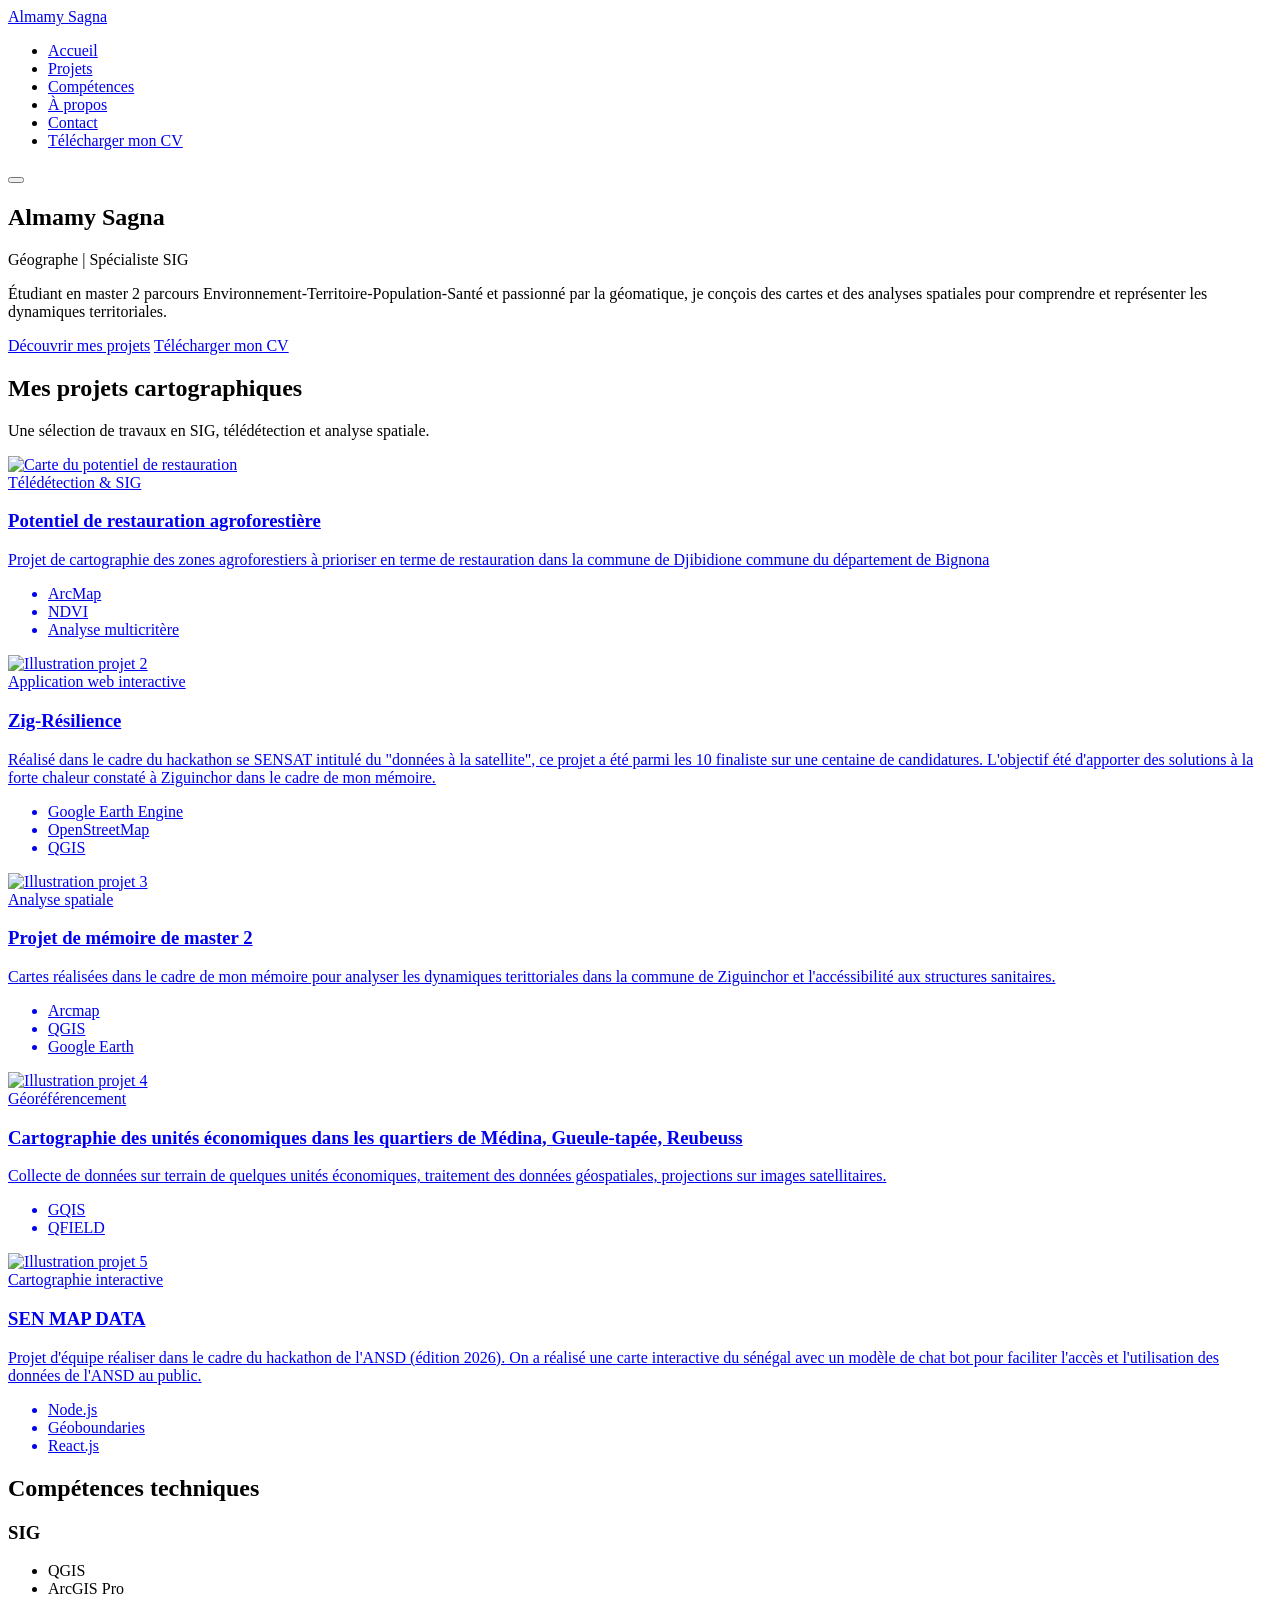
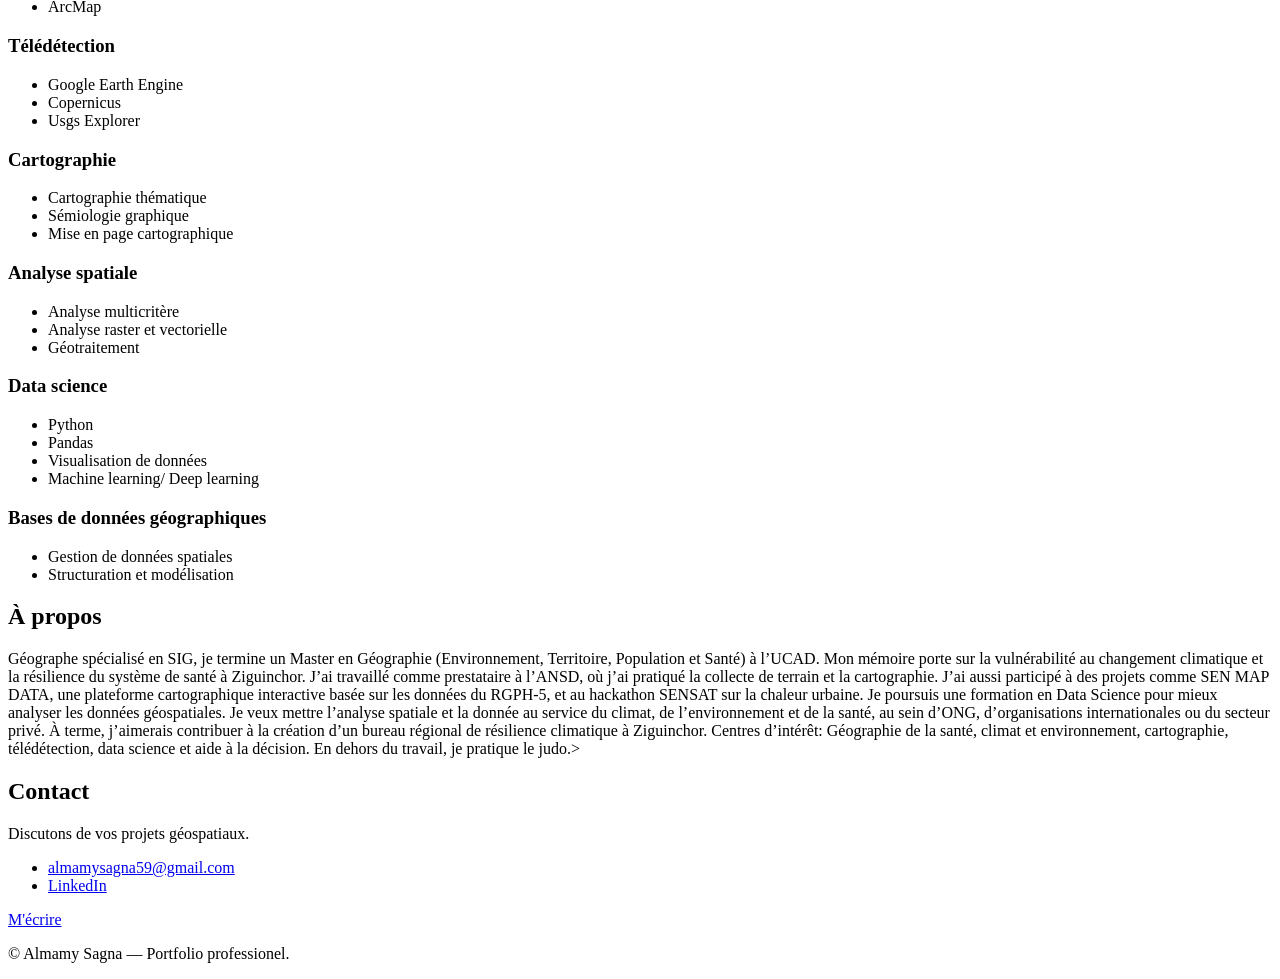
==== index.html @ f0cfa53c "Update project information for SEN MAP DATA Updated project details for SEN MAP DATA including categ" ====
<!DOCTYPE html>
<html lang="fr">
<head>
  <meta charset="UTF-8">
  <meta name="viewport" content="width=device-width, initial-scale=1.0">
  <title>Almamy Sagna — Géographe spécialisé en SIG</title>
  <link rel="preconnect" href="https://fonts.googleapis.com">
  <link rel="preconnect" href="https://fonts.gstatic.com" crossorigin>
  <link href="https://fonts.googleapis.com/css2?family=Bricolage+Grotesque:opsz,wght@12..96,600;12..96,800&family=Figtree:wght@400;500;600&display=swap" rel="stylesheet">
  <link rel="stylesheet" href="style.css">
</head>
<body>

  <!-- ===================== BARRE DE NAVIGATION ===================== -->
  <header class="navbar">
    <div class="conteneur nav-flex">
      <a href="#accueil" class="logo">Almamy Sagna</a>
      <nav>
        <ul class="nav-liens">
          <li><a href="#accueil">Accueil</a></li>
          <li><a href="#projets">Projets</a></li>
          <li><a href="#competences">Compétences</a></li>
          <li><a href="#apropos">À propos</a></li>
          <li><a href="#contact">Contact</a></li>
          <li><a href="CV_MonNom.pdf" class="btn-cv" target="_blank" rel="noopener">Télécharger mon CV</a></li>
        </ul>
      </nav>
      <button class="burger" aria-label="Menu">
        <span></span><span></span><span></span>
      </button>
    </div>
  </header>

  <!-- ===================== SECTION HERO ===================== -->
  <section id="accueil" class="hero">
    <div class="conteneur hero-grid">
      <div class="hero-texte">
        <h1>Almamy Sagna</h1>
        <p class="sous-titre">Géographe <span>|</span> Spécialiste SIG <span>
        <p class="description-hero">
          Étudiant en master 2 parcours Environnement-Territoire-Population-Santé et passionné par la géomatique, je conçois des cartes et des analyses spatiales pour comprendre et représenter les dynamiques territoriales.
        </p>
        <div class="hero-boutons">
          <a href="#projets" class="btn btn-primaire">Découvrir mes projets</a>
          <a href="CV_MonNom.pdf" class="btn btn-secondaire" target="_blank" rel="noopener">Télécharger mon CV</a>
        </div>
      </div>
      <div class="hero-visuel">
        <!-- Image décorative de carte ou de globe -->
        <img src="images/hero-carte.jpg" alt="Illustration cartographique" onerror="this.style.display='none'">
      </div>
    </div>
  </section>

  <!-- ===================== SECTION PROJETS ===================== -->
  <section id="projets" class="projets">
    <div class="conteneur">
      <h2 class="titre-section">Mes projets cartographiques</h2>
      <p class="intro-section">Une sélection de travaux en SIG, télédétection et analyse spatiale.</p>

      <div class="grille-projets">

        <!-- ========== PROJET 1 ========== -->
        <article class="carte-projet">
          <a href="projet-djibidione.html" class="lien-projet">
            <div class="image-projet">
              <img src="images/projet1.png" alt="Carte du potentiel de restauration" loading="lazy">
              <!-- L'image ci-dessus doit être remplacée par ta carte de Djibidione -->
            </div>
            <div class="contenu-projet">
              <span class="categorie">Télédétection & SIG</span>
              <h3>Potentiel de restauration agroforestière</h3>
              <p>Projet de cartographie des zones agroforestiers à prioriser en terme de restauration dans la commune de Djibidione commune du département de Bignona</p>
              <ul class="tags">
                <li>ArcMap</li>
                <li>NDVI</li>
                <li>Analyse multicritère</li>
              </ul>
            </div>
          </a>
        </article>

        <!-- ========== PROJET 2 ========== -->
        <article class="carte-projet">
          <a href="projet2.html" class="lien-projet">
            <div class="image-projet">
              <img src="images/projet2.png" alt="Illustration projet 2" loading="lazy">
            </div>
            <div class="contenu-projet">
              <span class="categorie">Application web interactive</span>
              <h3>Zig-Résilience</h3>
              <p>Réalisé dans le cadre du hackathon se SENSAT intitulé du "données à la satellite", ce projet a été parmi les 10 finaliste sur une centaine de candidatures. L'objectif été d'apporter des solutions à la forte chaleur constaté à Ziguinchor dans le cadre de mon mémoire.</p>
              <ul class="tags">
                <li>Google Earth Engine</li>
                <li>OpenStreetMap</li>
                <li>QGIS</li>
              </ul>
            </div>
          </a>
        </article>

        <!-- ========== PROJET 3 ========== -->
        <article class="carte-projet">
          <a href="projet3.html" class="lien-projet">
            <div class="image-projet">
              <img src="images/projet3.png" alt="Illustration projet 3" loading="lazy">
            </div>
            <div class="contenu-projet">
              <span class="categorie">Analyse spatiale</span>
              <h3>Projet de mémoire de master 2</h3>
              <p>Cartes réalisées dans le cadre de mon mémoire pour analyser les dynamiques terittoriales dans la commune de Ziguinchor et l'accéssibilité aux structures sanitaires.</p>
              <ul class="tags">
                <li>Arcmap</li>
                <li>QGIS</li>
                <li>Google Earth</li>
              </ul>
            </div>
          </a>
        </article>

        <!-- ========== PROJET 4 ========== -->
        <article class="carte-projet">
          <a href="projet4.html" class="lien-projet">
            <div class="image-projet">
              <img src="images/projet4.png" alt="Illustration projet 4" loading="lazy">
            </div>
            <div class="contenu-projet">
              <span class="categorie">Géoréférencement</span>
              <h3>Cartographie des unités économiques dans les quartiers de Médina, Gueule-tapée, Reubeuss</h3>
              <p>Collecte de données sur terrain de quelques unités économiques, traitement des données géospatiales, projections sur images satellitaires.</p>
              <ul class="tags">
                <li>GQIS</li>
                <li>QFIELD</li>
              </ul>
            </div>
          </a>
        </article>

        <!-- ========== PROJET 5 ========== -->
        <article class="carte-projet">
          <a href="projet5.html" class="lien-projet">
            <div class="image-projet">
              <img src="images/projet5.png" alt="Illustration projet 5" loading="lazy">
            </div>
            <div class="contenu-projet">
              <span class="categorie">Cartographie interactive</span>
              <h3>SEN MAP DATA</h3>
              <p>Projet d'équipe réaliser dans le cadre du hackathon de l'ANSD (édition 2026). On a réalisé une carte interactive du sénégal avec un modèle de chat bot pour faciliter l'accès et l'utilisation des données de l'ANSD au public.</p>
              <ul class="tags">
                <li>Node.js</li>
                <li>Géoboundaries</li>
                <li>React.js</li>
              </ul>
            </div>
          </a>
        </article>

      </div>
    </div>
  </section>

  <!-- ===================== SECTION COMPÉTENCES ===================== -->
  <section id="competences" class="competences">
    <div class="conteneur">
      <h2 class="titre-section">Compétences techniques</h2>
      <div class="grille-competences">

        <div class="bloc-competence">
          <h3>SIG</h3>
          <ul>
            <li>QGIS</li>
            <li>ArcGIS Pro</li>
            <li>ArcMap</li>
          </ul>
        </div>

        <div class="bloc-competence">
          <h3>Télédétection</h3>
          <ul>
            <li>Google Earth Engine</li>
            <li>Copernicus</li>
            <li>Usgs Explorer</li>
          </ul>
        </div>

        <div class="bloc-competence">
          <h3>Cartographie</h3>
          <ul>
            <li>Cartographie thématique</li>
            <li>Sémiologie graphique</li>
            <li>Mise en page cartographique</li>
          </ul>
        </div>

        <div class="bloc-competence">
          <h3>Analyse spatiale</h3>
          <ul>
            <li>Analyse multicritère</li>
            <li>Analyse raster et vectorielle</li>
            <li>Géotraitement</li>
          </ul>
        </div>

        <div class="bloc-competence">
          <h3>Data science</h3>
          <ul>
            <li>Python</li>
            <li>Pandas</li>
            <li>Visualisation de données</li>
            <li>Machine learning/ Deep learning</li>
          </ul>
        </div>

        <div class="bloc-competence">
          <h3>Bases de données géographiques</h3>
          <ul>
            <li>Gestion de données spatiales</li>
            <li>Structuration et modélisation</li>
          </ul>
        </div>

      </div>
    </div>
  </section>

  <!-- ===================== SECTION À PROPOS ===================== -->
  <section id="apropos" class="apropos">
    <div class="conteneur">
      <h2 class="titre-section">À propos</h2>
      <p>Géographe spécialisé en SIG, je termine un Master en Géographie (Environnement, Territoire, Population et Santé) à l’UCAD. Mon mémoire porte sur la vulnérabilité au changement climatique et la résilience du système de santé à Ziguinchor.
         J’ai travaillé comme prestataire à l’ANSD, où j’ai pratiqué la collecte de terrain et la cartographie. J’ai aussi participé à des projets comme SEN MAP DATA, une plateforme cartographique interactive basée sur les données du RGPH-5, et au hackathon SENSAT sur la chaleur urbaine. Je poursuis une formation en Data Science pour mieux analyser les données géospatiales.
         Je veux mettre l’analyse spatiale et la donnée au service du climat, de l’environnement et de la santé, au sein d’ONG, d’organisations internationales ou du secteur privé. À terme, j’aimerais contribuer à la création d’un bureau régional de résilience climatique à Ziguinchor.
         Centres d’intérêt: Géographie de la santé, climat et environnement, cartographie, télédétection, data science et aide à la décision. En dehors du travail, je pratique le judo.></p>
    </div>
  </section>

  <!-- ===================== SECTION CONTACT ===================== -->
  <section id="contact" class="contact">
    <div class="conteneur">
      <h2 class="titre-section">Contact</h2>
      <p class="intro-section">Discutons de vos projets géospatiaux.</p>
      <ul class="liens-contact">
        <li><a href="mailto:[TON EMAIL]">almamysagna59@gmail.com</a></li>
        <li><a href="www.linkedin.com/in/almamy-sagna-box" target="_blank" rel="noopener">LinkedIn</a></li>
      </ul>
      <a href="mailto:[TON EMAIL]" class="btn btn-primaire">M'écrire</a>
    </div>
  </section>

  <!-- ===================== PIED DE PAGE ===================== -->
  <footer>
    <div class="conteneur">
      <p>© <span id="annee"></span> Almamy Sagna — Portfolio professionel.</p>
    </div>
  </footer>

  <script src="script.js"></script>
</body>
</html>
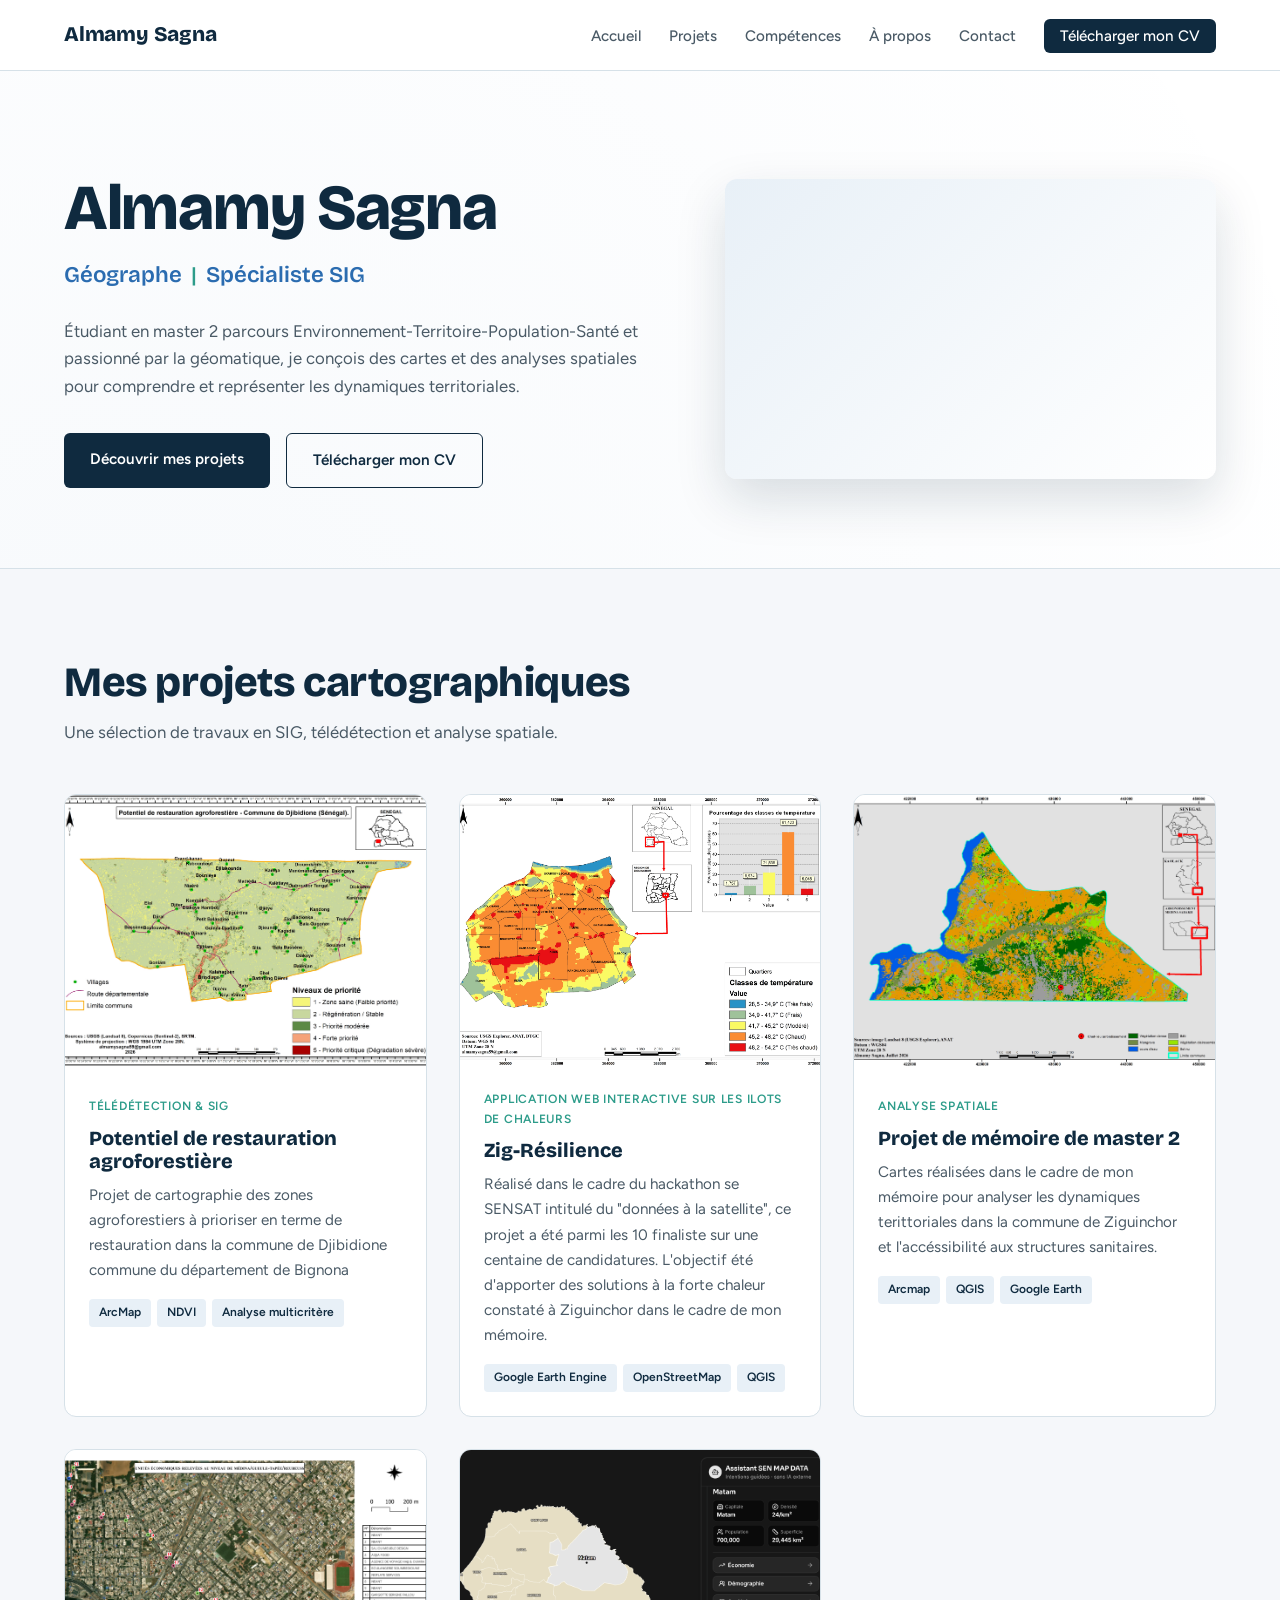
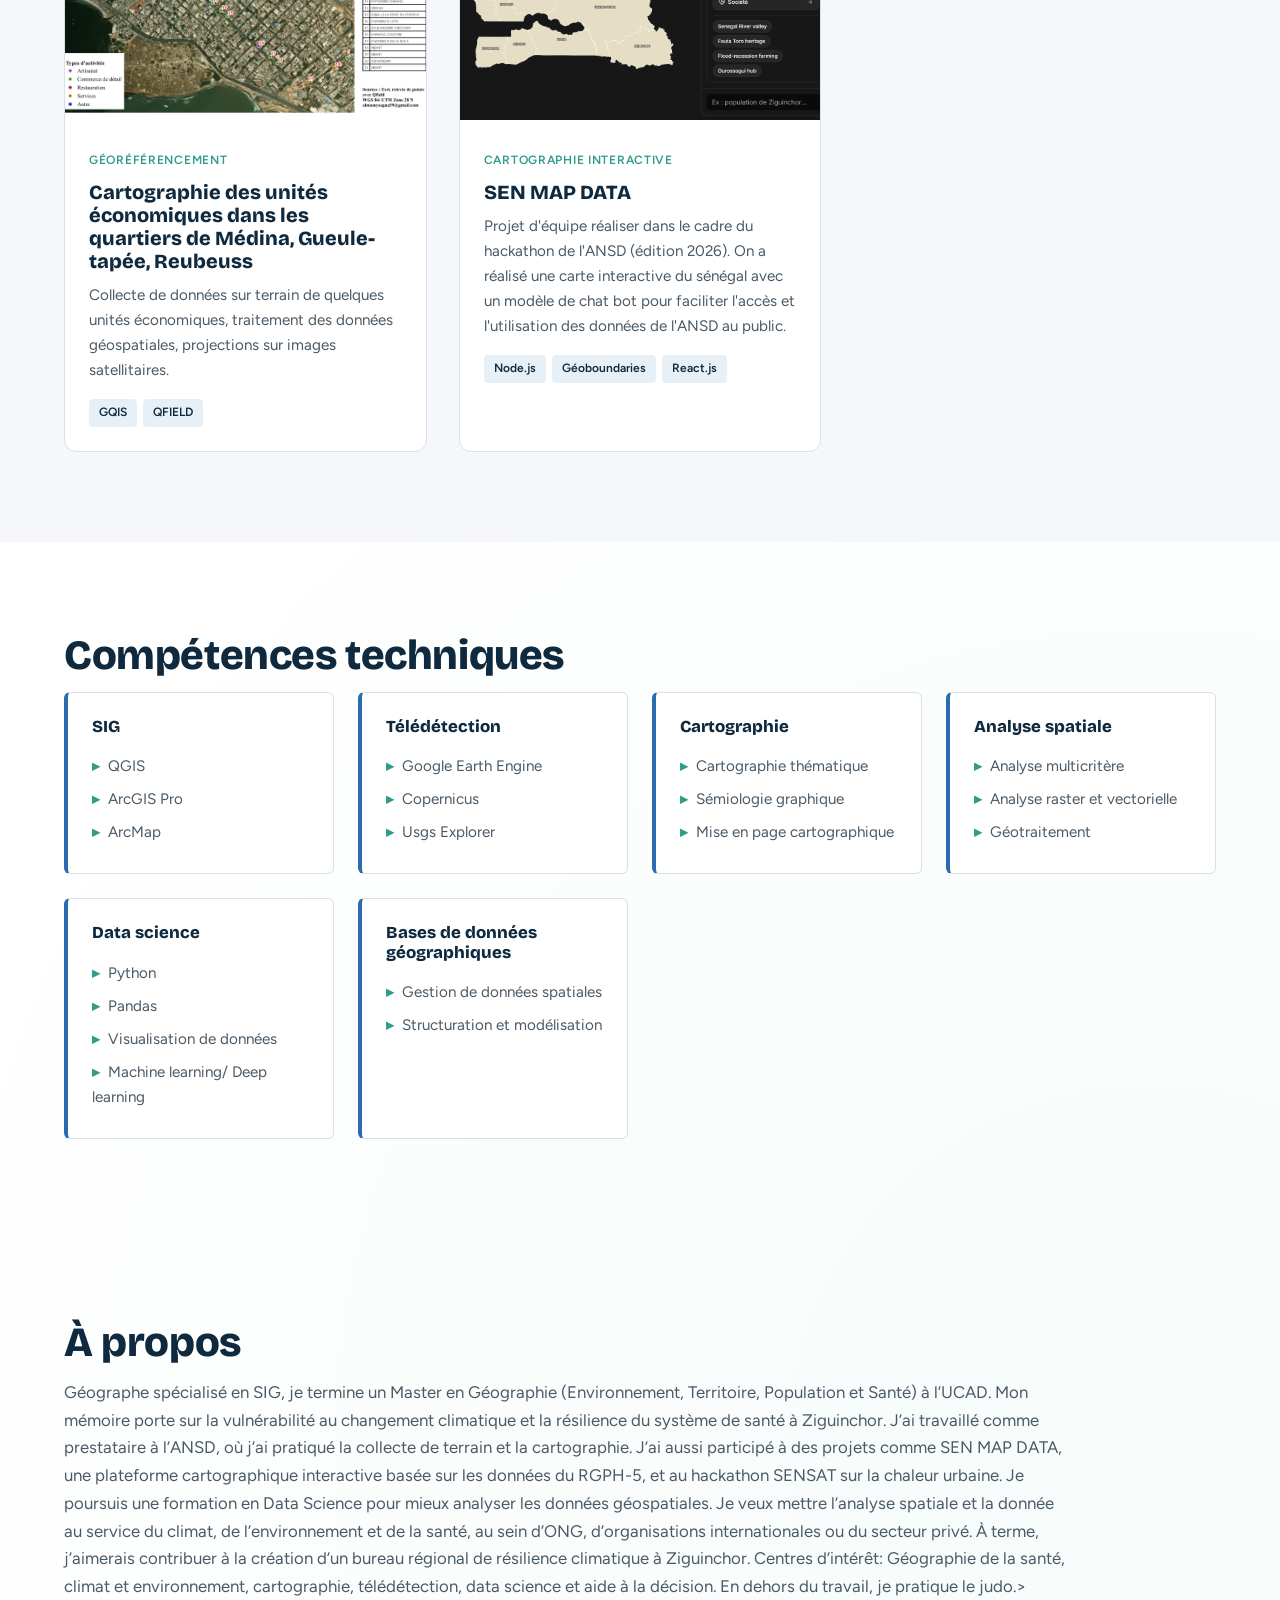
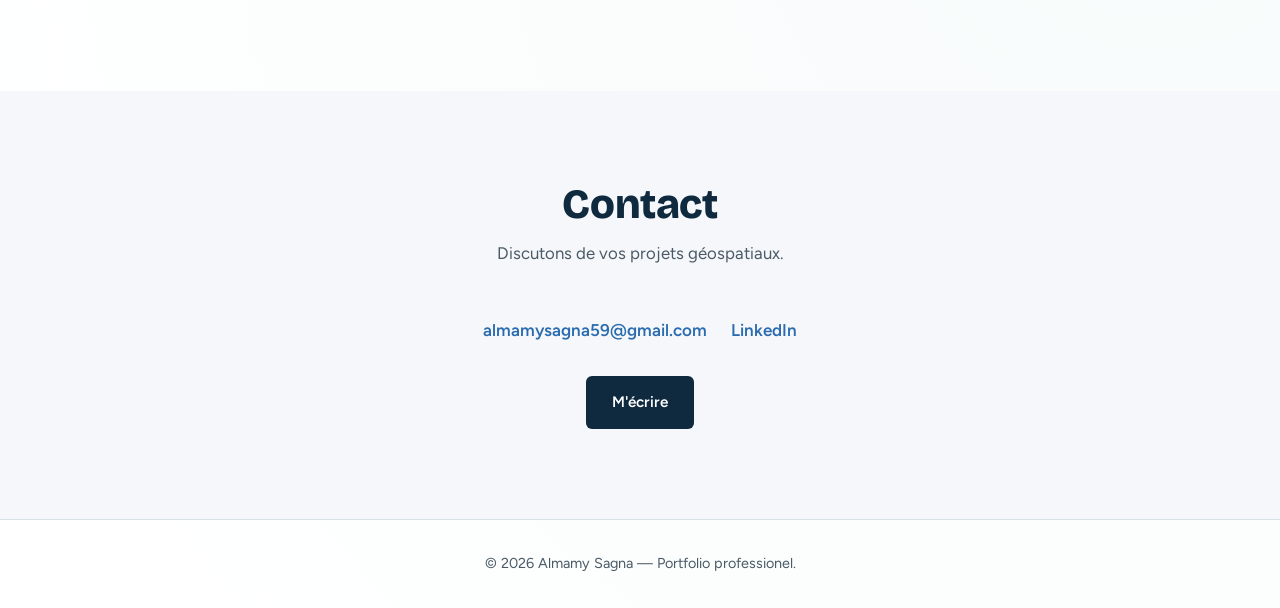
==== commit 88372151: "Replace project images and update descriptions Updated project images and descriptions for better cl" ====
--- a/index.html
+++ b/index.html
@@ -64,7 +64,7 @@
         <article class="carte-projet">
           <a href="projet-djibidione.html" class="lien-projet">
             <div class="image-projet">
-              <img src="images/projet1.png" alt="Carte du potentiel de restauration" loading="lazy">
+              <img src="restauration_bignona.jpg" alt="Carte du potentiel de restauration" loading="lazy">
               <!-- L'image ci-dessus doit être remplacée par ta carte de Djibidione -->
             </div>
             <div class="contenu-projet">
@@ -84,10 +84,10 @@
         <article class="carte-projet">
           <a href="projet2.html" class="lien-projet">
             <div class="image-projet">
-              <img src="images/projet2.png" alt="Illustration projet 2" loading="lazy">
-            </div>
-            <div class="contenu-projet">
-              <span class="categorie">Application web interactive</span>
+              <img src="ILC_ZIG.jpg" alt="Illustration projet 2" loading="lazy">
+            </div>
+            <div class="contenu-projet">
+              <span class="categorie">Application web interactive sur les ilots de chaleurs</span>
               <h3>Zig-Résilience</h3>
               <p>Réalisé dans le cadre du hackathon se SENSAT intitulé du "données à la satellite", ce projet a été parmi les 10 finaliste sur une centaine de candidatures. L'objectif été d'apporter des solutions à la forte chaleur constaté à Ziguinchor dans le cadre de mon mémoire.</p>
               <ul class="tags">
@@ -103,7 +103,7 @@
         <article class="carte-projet">
           <a href="projet3.html" class="lien-projet">
             <div class="image-projet">
-              <img src="images/projet3.png" alt="Illustration projet 3" loading="lazy">
+              <img src="OCC_SOL_MS_GIT.jpg" alt="Illustration projet 3" loading="lazy">
             </div>
             <div class="contenu-projet">
               <span class="categorie">Analyse spatiale</span>
@@ -122,7 +122,7 @@
         <article class="carte-projet">
           <a href="projet4.html" class="lien-projet">
             <div class="image-projet">
-              <img src="images/projet4.png" alt="Illustration projet 4" loading="lazy">
+              <img src="Carte_unites_economiques.png" alt="Illustration projet 4" loading="lazy">
             </div>
             <div class="contenu-projet">
               <span class="categorie">Géoréférencement</span>
@@ -140,7 +140,7 @@
         <article class="carte-projet">
           <a href="projet5.html" class="lien-projet">
             <div class="image-projet">
-              <img src="images/projet5.png" alt="Illustration projet 5" loading="lazy">
+              <img src="screen_sen_map_data.png" alt="Illustration projet 5" loading="lazy">
             </div>
             <div class="contenu-projet">
               <span class="categorie">Cartographie interactive</span>
--- a/style.css
+++ b/style.css
@@ -0,0 +1,315 @@
+:root {
+  --bleu-profond: #0F2A3F;
+  --bleu-clair: #2B6CB0;
+  --bleu-pale: #E8F0F7;
+  --vert-accent: #2D9C8A;
+  --blanc: #FFFFFF;
+  --gris-texte: #4A5A66;
+  --gris-clair: #F5F7FA;
+  --filet: #D6E1E8;
+
+  --titre: "Bricolage Grotesque", "Trebuchet MS", sans-serif;
+  --corps: "Figtree", "Segoe UI", Arial, sans-serif;
+}
+
+/* ======================================================
+   RESET & BASE
+   ====================================================== */
+* { box-sizing: border-box; margin: 0; padding: 0; }
+html { scroll-behavior: smooth; }
+
+body {
+  font-family: var(--corps);
+  color: var(--gris-texte);
+  background: var(--blanc);
+  line-height: 1.65;
+  font-size: 1.0625rem;
+
+  /* Motif topographique discret en arrière-plan */
+  background-image:
+    radial-gradient(circle at 10% 20%, rgba(43, 108, 176, 0.04) 0%, transparent 40%),
+    radial-gradient(circle at 90% 80%, rgba(45, 156, 138, 0.04) 0%, transparent 40%);
+}
+
+img { max-width: 100%; display: block; }
+a { text-decoration: none; color: inherit; }
+ul { list-style: none; }
+
+.conteneur { max-width: 1200px; margin: 0 auto; padding: 0 24px; }
+
+h1, h2, h3 { font-family: var(--titre); color: var(--bleu-profond); line-height: 1.15; }
+
+/* ======================================================
+   NAVBAR
+   ====================================================== */
+.navbar {
+  position: sticky; top: 0; z-index: 100;
+  background: rgba(255, 255, 255, 0.95);
+  backdrop-filter: blur(8px);
+  border-bottom: 1px solid var(--filet);
+}
+
+.nav-flex {
+  display: flex; align-items: center; justify-content: space-between;
+  height: 70px;
+}
+
+.logo {
+  font-family: var(--titre); font-weight: 800; font-size: 1.3rem;
+  color: var(--bleu-profond); letter-spacing: -0.01em;
+}
+
+.nav-liens {
+  display: flex; align-items: center; gap: 28px;
+}
+
+.nav-liens a {
+  font-weight: 500; font-size: 0.95rem;
+  color: var(--gris-texte);
+  transition: color 0.2s;
+}
+
+.nav-liens a:hover { color: var(--bleu-clair); }
+
+.btn-cv {
+  background: var(--bleu-profond); color: var(--blanc) !important;
+  padding: 8px 16px; border-radius: 6px; font-size: 0.9rem;
+  transition: background 0.2s;
+}
+.btn-cv:hover { background: var(--bleu-clair) !important; }
+
+.burger {
+  display: none; flex-direction: column; gap: 4px;
+  background: none; border: none; cursor: pointer;
+}
+.burger span {
+  width: 24px; height: 2px; background: var(--bleu-profond);
+  transition: 0.3s;
+}
+
+/* ======================================================
+   HERO
+   ====================================================== */
+.hero {
+  padding: 100px 0 80px;
+  border-bottom: 1px solid var(--filet);
+}
+
+.hero-grid {
+  display: grid; grid-template-columns: 1.1fr 0.9fr;
+  gap: 60px; align-items: center;
+}
+
+.hero-texte h1 {
+  font-size: clamp(2.5rem, 6vw, 4rem);
+  font-weight: 800; letter-spacing: -0.02em;
+  margin-bottom: 12px;
+}
+
+.sous-titre {
+  font-family: var(--titre); font-weight: 600;
+  font-size: clamp(1.1rem, 2.2vw, 1.4rem);
+  color: var(--bleu-clair);
+  margin-bottom: 24px;
+}
+.sous-titre span { color: var(--vert-accent); margin: 0 4px; }
+
+.description-hero {
+  max-width: 46em; margin-bottom: 32px;
+  font-size: 1.05rem; color: var(--gris-texte);
+}
+
+.hero-boutons { display: flex; gap: 16px; flex-wrap: wrap; }
+
+.btn {
+  display: inline-block; padding: 14px 26px;
+  border-radius: 6px; font-weight: 600; font-size: 0.95rem;
+  transition: all 0.25s ease;
+}
+.btn-primaire { background: var(--bleu-profond); color: var(--blanc); }
+.btn-primaire:hover { background: var(--bleu-clair); transform: translateY(-2px); }
+
+.btn-secondaire {
+  background: transparent; color: var(--bleu-profond);
+  border: 1.5px solid var(--bleu-profond);
+}
+.btn-secondaire:hover { background: var(--bleu-pale); }
+
+.hero-visuel {
+  border-radius: 12px; overflow: hidden;
+  box-shadow: 0 20px 50px rgba(15, 42, 63, 0.15);
+  /* Placeholder visuel si l'image manque : quadrillage topographique */
+  background:
+    linear-gradient(135deg, var(--bleu-pale) 0%, var(--blanc) 100%),
+    repeating-linear-gradient(45deg, transparent, transparent 10px, rgba(43,108,176,0.05) 10px, rgba(43,108,176,0.05) 11px);
+  min-height: 300px;
+}
+
+/* ======================================================
+   SECTIONS GÉNÉRIQUES
+   ====================================================== */
+section { padding: 90px 0; }
+.titre-section {
+  font-size: clamp(1.8rem, 4vw, 2.6rem);
+  font-weight: 800; letter-spacing: -0.01em;
+  margin-bottom: 12px;
+}
+.intro-section {
+  color: var(--gris-texte); margin-bottom: 48px;
+  font-size: 1.05rem;
+}
+
+/* ======================================================
+   PROJETS
+   ====================================================== */
+.projets { background: var(--gris-clair); }
+
+.grille-projets {
+  display: grid;
+  grid-template-columns: repeat(auto-fit, minmax(340px, 1fr));
+  gap: 32px;
+}
+
+.carte-projet {
+  background: var(--blanc);
+  border-radius: 12px;
+  overflow: hidden;
+  border: 1px solid var(--filet);
+  transition: transform 0.3s ease, box-shadow 0.3s ease;
+}
+
+.carte-projet:hover {
+  transform: translateY(-6px);
+  box-shadow: 0 20px 40px rgba(15, 42, 63, 0.12);
+}
+
+.lien-projet { display: block; }
+
+.image-projet {
+  aspect-ratio: 4 / 3;
+  overflow: hidden;
+  background: var(--bleu-pale);
+}
+.image-projet img {
+  width: 100%; height: 100%; object-fit: cover;
+  transition: transform 0.5s ease;
+}
+.carte-projet:hover .image-projet img { transform: scale(1.04); }
+
+.contenu-projet { padding: 24px; }
+
+.categorie {
+  display: inline-block; font-size: 0.75rem;
+  font-weight: 600; text-transform: uppercase;
+  letter-spacing: 0.06em;
+  color: var(--vert-accent);
+  margin-bottom: 10px;
+}
+
+.contenu-projet h3 {
+  font-size: 1.25rem; font-weight: 800;
+  margin-bottom: 10px;
+}
+.contenu-projet p {
+  font-size: 0.95rem; margin-bottom: 16px;
+  color: var(--gris-texte);
+}
+
+.tags {
+  display: flex; flex-wrap: wrap; gap: 6px;
+}
+.tags li {
+  background: var(--bleu-pale); color: var(--bleu-profond);
+  font-size: 0.75rem; font-weight: 600;
+  padding: 4px 10px; border-radius: 4px;
+}
+
+/* ======================================================
+   COMPÉTENCES
+   ====================================================== */
+.grille-competences {
+  display: grid;
+  grid-template-columns: repeat(auto-fit, minmax(240px, 1fr));
+  gap: 24px;
+}
+
+.bloc-competence {
+  background: var(--blanc);
+  border: 1px solid var(--filet);
+  border-left: 4px solid var(--bleu-clair);
+  padding: 24px;
+  border-radius: 6px;
+  transition: border-color 0.2s;
+}
+.bloc-competence:hover { border-left-color: var(--vert-accent); }
+
+.bloc-competence h3 {
+  font-size: 1.05rem; margin-bottom: 14px;
+  font-weight: 800;
+}
+.bloc-competence ul li {
+  font-size: 0.95rem; padding: 4px 0;
+  color: var(--gris-texte);
+}
+.bloc-competence ul li::before {
+  content: "▸"; color: var(--vert-accent);
+  margin-right: 8px; font-weight: bold;
+}
+
+/* ======================================================
+   À PROPOS
+   ====================================================== */
+.apropos p { max-width: 60em; font-size: 1.05rem; }
+
+/* ======================================================
+   CONTACT
+   ====================================================== */
+.contact { text-align: center; background: var(--gris-clair); }
+.liens-contact {
+  display: flex; justify-content: center; flex-wrap: wrap;
+  gap: 24px; margin: 32px 0;
+}
+.liens-contact a {
+  font-weight: 600; color: var(--bleu-clair);
+  border-bottom: 1px solid transparent;
+  transition: border-color 0.2s;
+}
+.liens-contact a:hover { border-color: var(--bleu-clair); }
+
+/* ======================================================
+   FOOTER
+   ====================================================== */
+footer {
+  padding: 32px 0; text-align: center;
+  font-size: 0.9rem; color: var(--gris-texte);
+  border-top: 1px solid var(--filet);
+}
+
+/* ======================================================
+   RESPONSIVE
+   ====================================================== */
+@media (max-width: 900px) {
+  .hero-grid { grid-template-columns: 1fr; gap: 40px; }
+
+  .burger { display: flex; }
+
+  .nav-liens {
+    position: fixed; top: 70px; left: 0; right: 0;
+    flex-direction: column; gap: 0;
+    background: var(--blanc);
+    border-bottom: 1px solid var(--filet);
+    transform: translateY(-120%);
+    transition: transform 0.3s ease;
+    padding: 24px;
+  }
+  .nav-liens.ouvert { transform: translateY(0); }
+  .nav-liens li { width: 100%; padding: 12px 0; border-bottom: 1px solid var(--filet); }
+  .nav-liens li:last-child { border: none; }
+  .btn-cv { display: inline-block; margin-top: 12px; }
+}
+
+@media (max-width: 600px) {
+  section { padding: 60px 0; }
+  .hero { padding: 60px 0 50px; }
+  .grille-projets { grid-template-columns: 1fr; }
+}
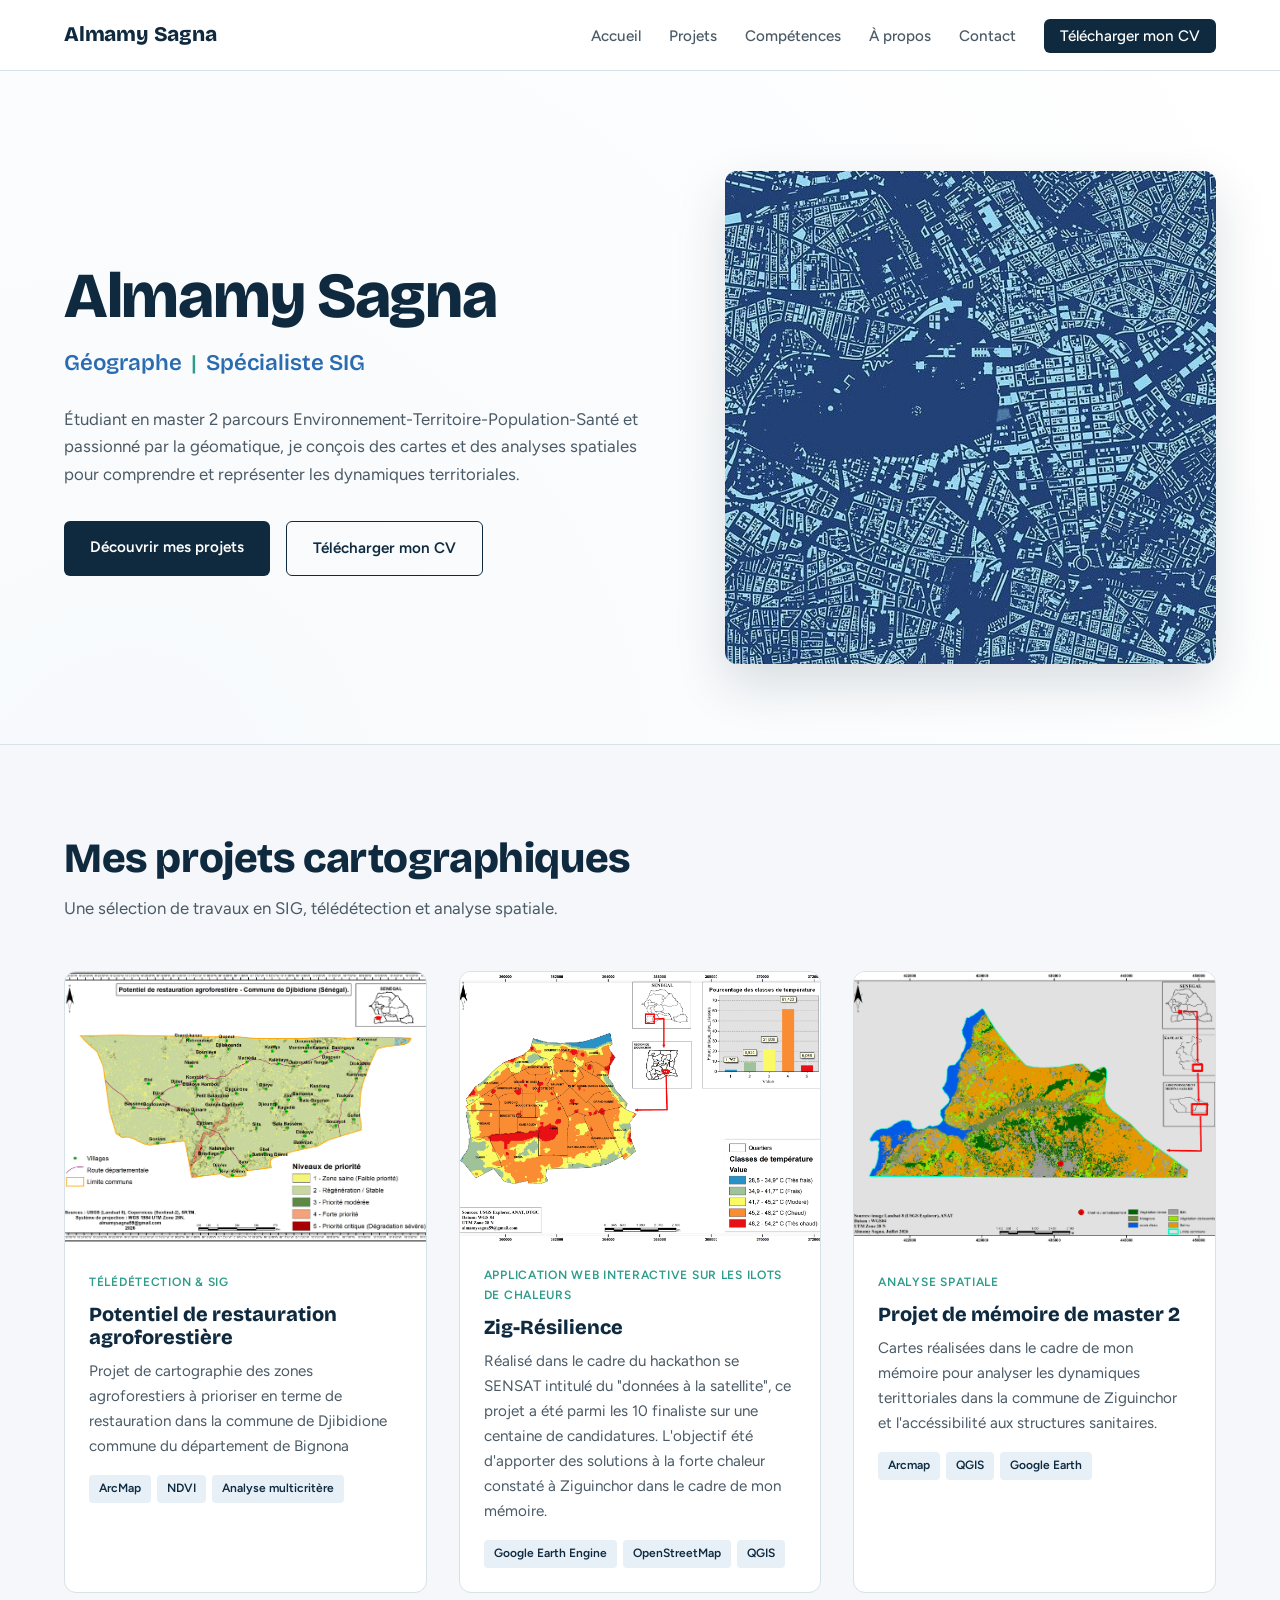
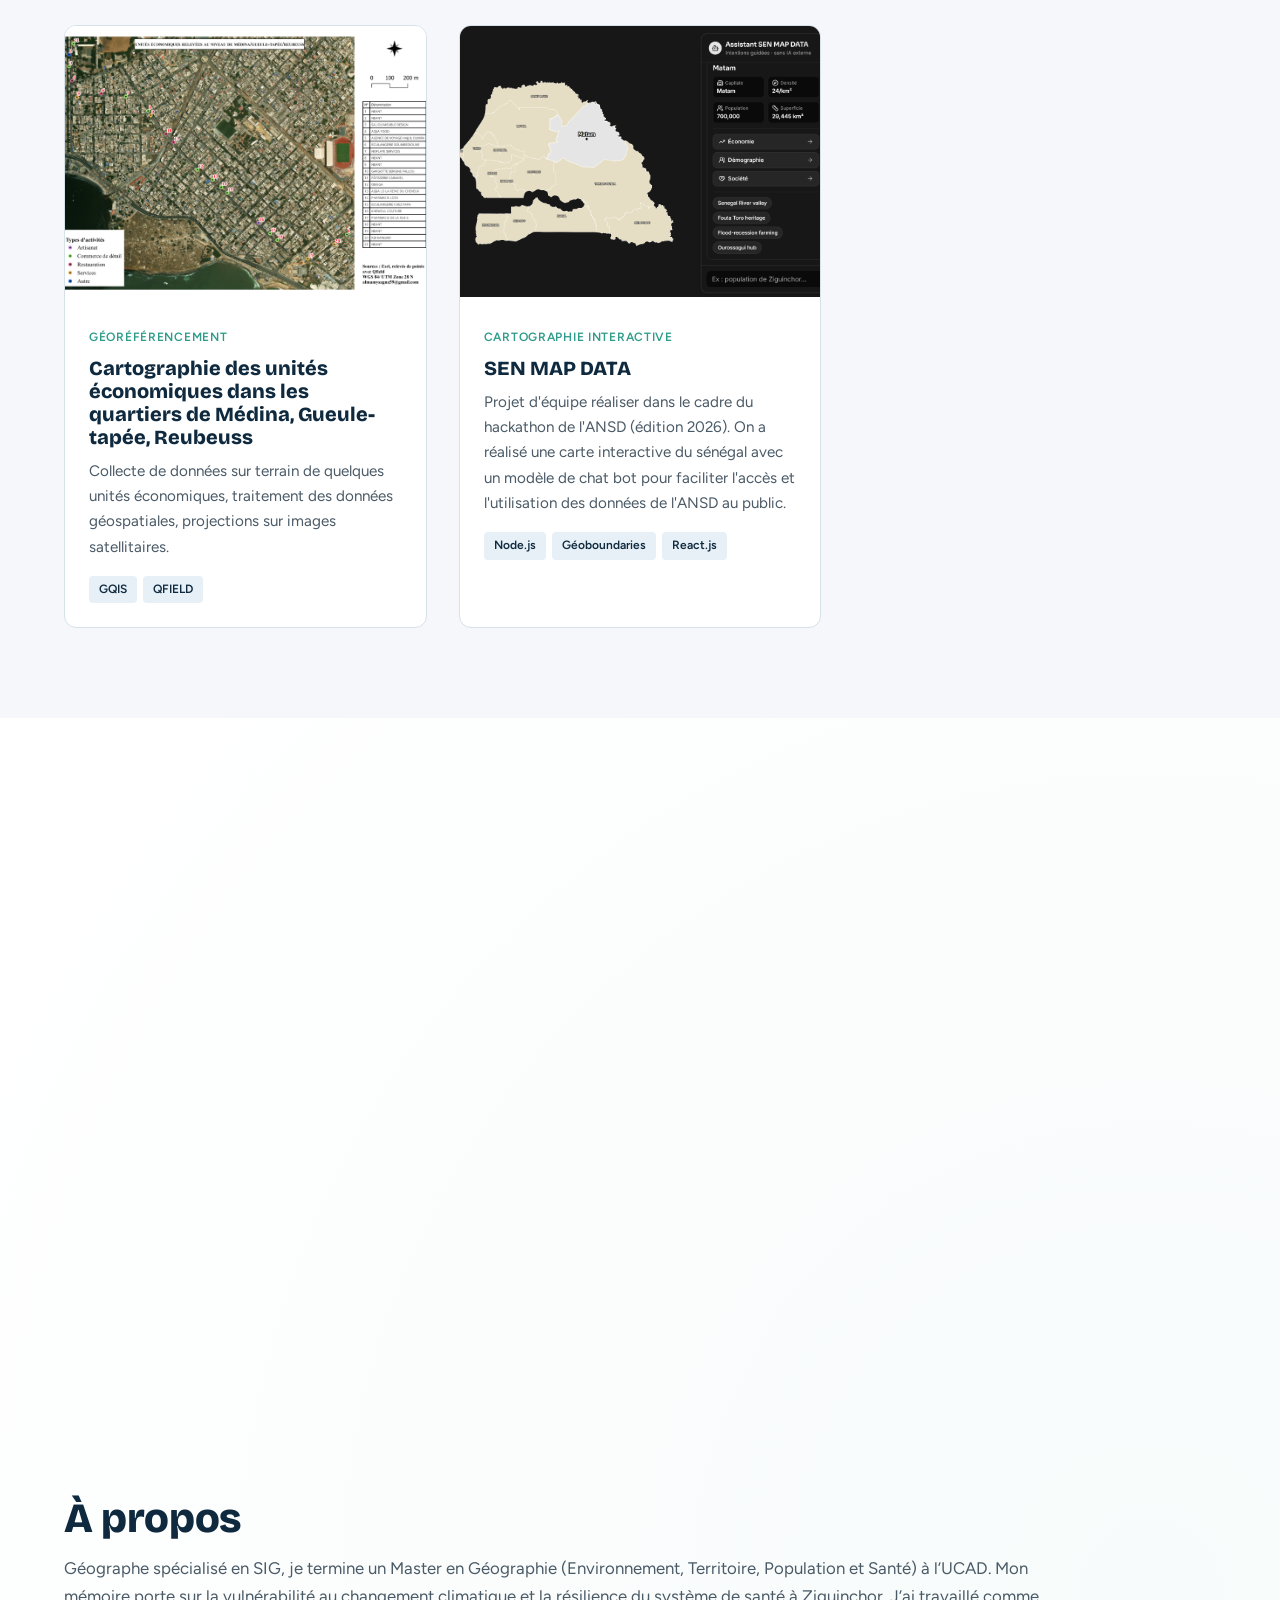
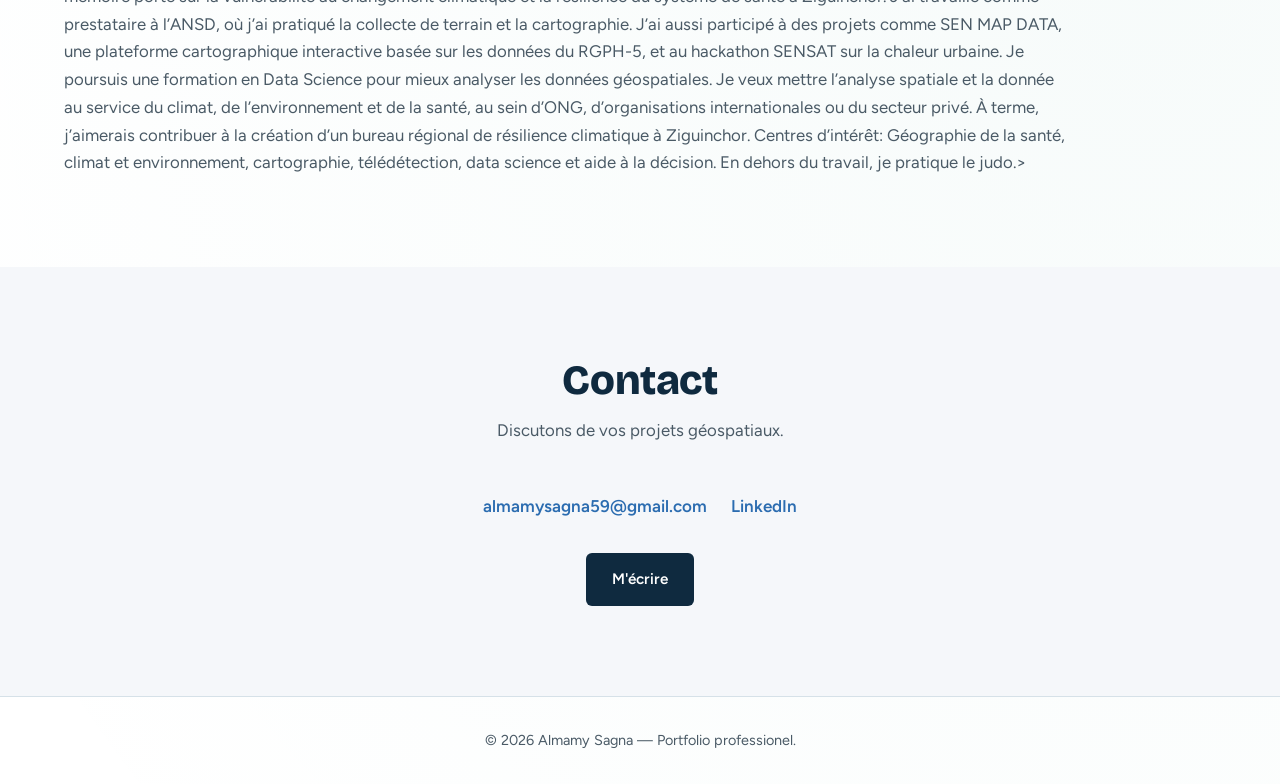
==== commit 211c0b25: "Update hero image source in index.html" ====
--- a/index.html
+++ b/index.html
@@ -47,7 +47,7 @@
       </div>
       <div class="hero-visuel">
         <!-- Image décorative de carte ou de globe -->
-        <img src="images/hero-carte.jpg" alt="Illustration cartographique" onerror="this.style.display='none'">
+        <img src="SIG.jpg" alt="Illustration cartographique" onerror="this.style.display='none'">
       </div>
     </div>
   </section>
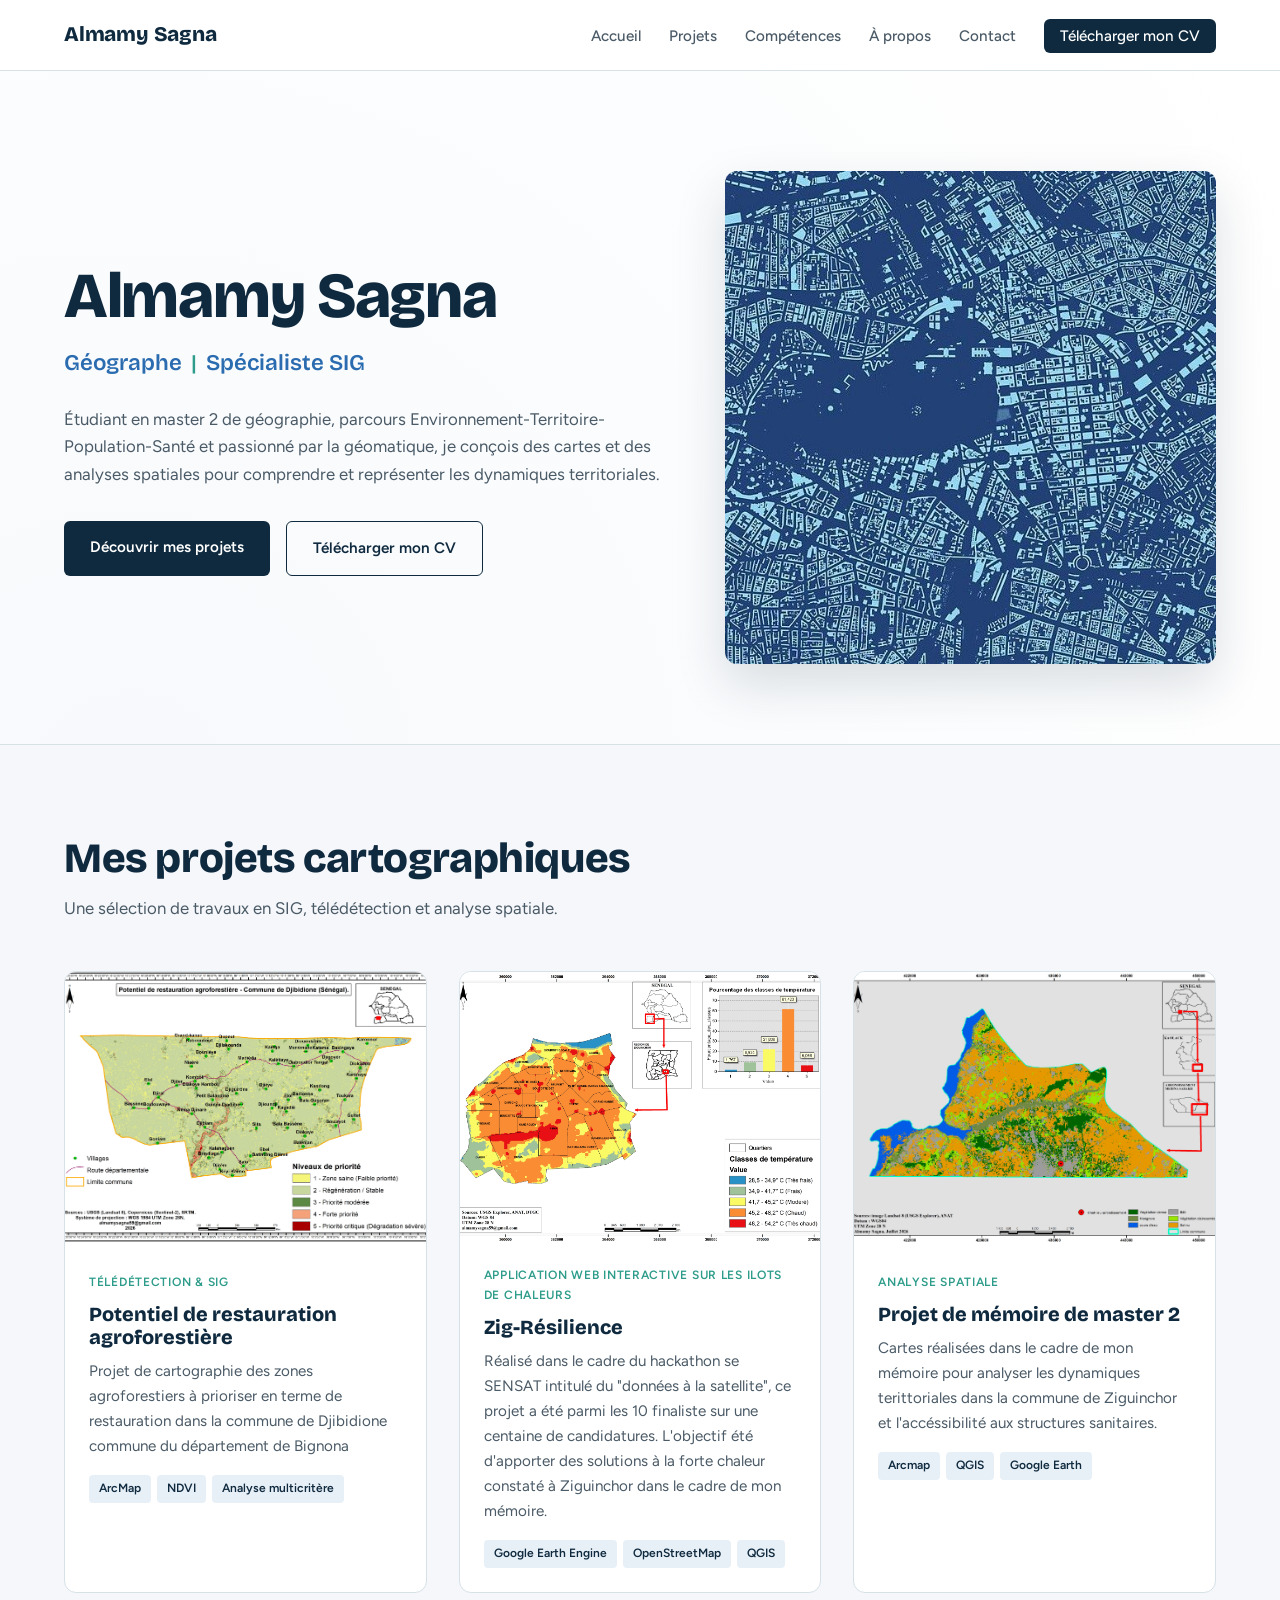
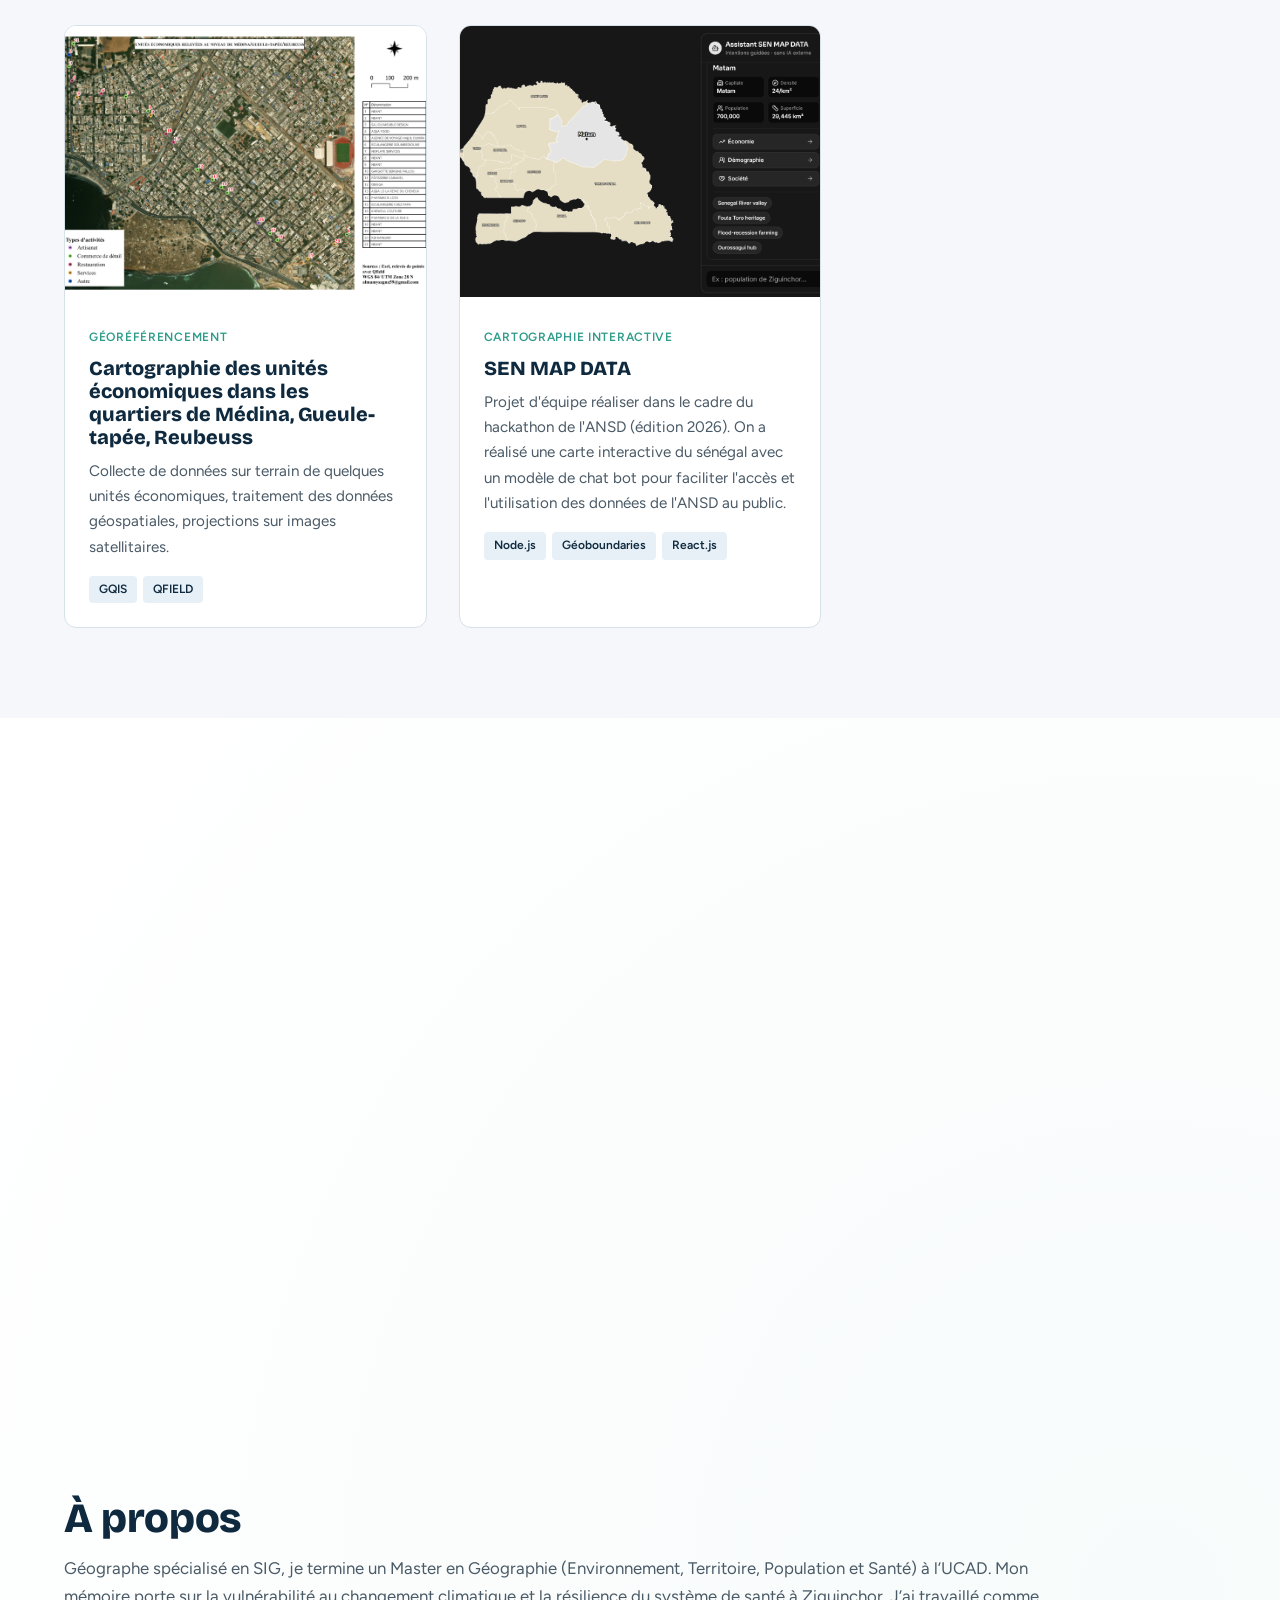
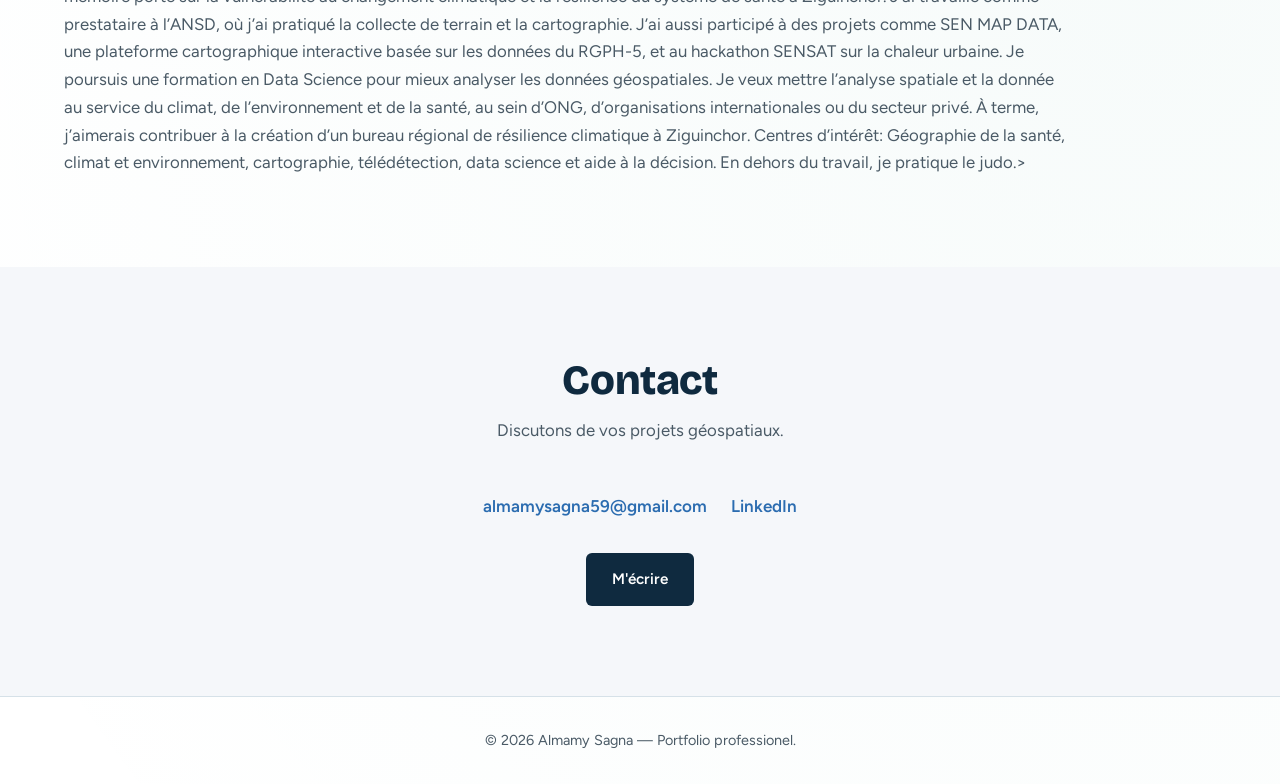
==== commit 658f9db7: "Update description text in index.html" ====
--- a/index.html
+++ b/index.html
@@ -38,7 +38,7 @@
         <h1>Almamy Sagna</h1>
         <p class="sous-titre">Géographe <span>|</span> Spécialiste SIG <span>
         <p class="description-hero">
-          Étudiant en master 2 parcours Environnement-Territoire-Population-Santé et passionné par la géomatique, je conçois des cartes et des analyses spatiales pour comprendre et représenter les dynamiques territoriales.
+          Étudiant en master 2 de géographie, parcours Environnement-Territoire-Population-Santé et passionné par la géomatique, je conçois des cartes et des analyses spatiales pour comprendre et représenter les dynamiques territoriales.
         </p>
         <div class="hero-boutons">
           <a href="#projets" class="btn btn-primaire">Découvrir mes projets</a>
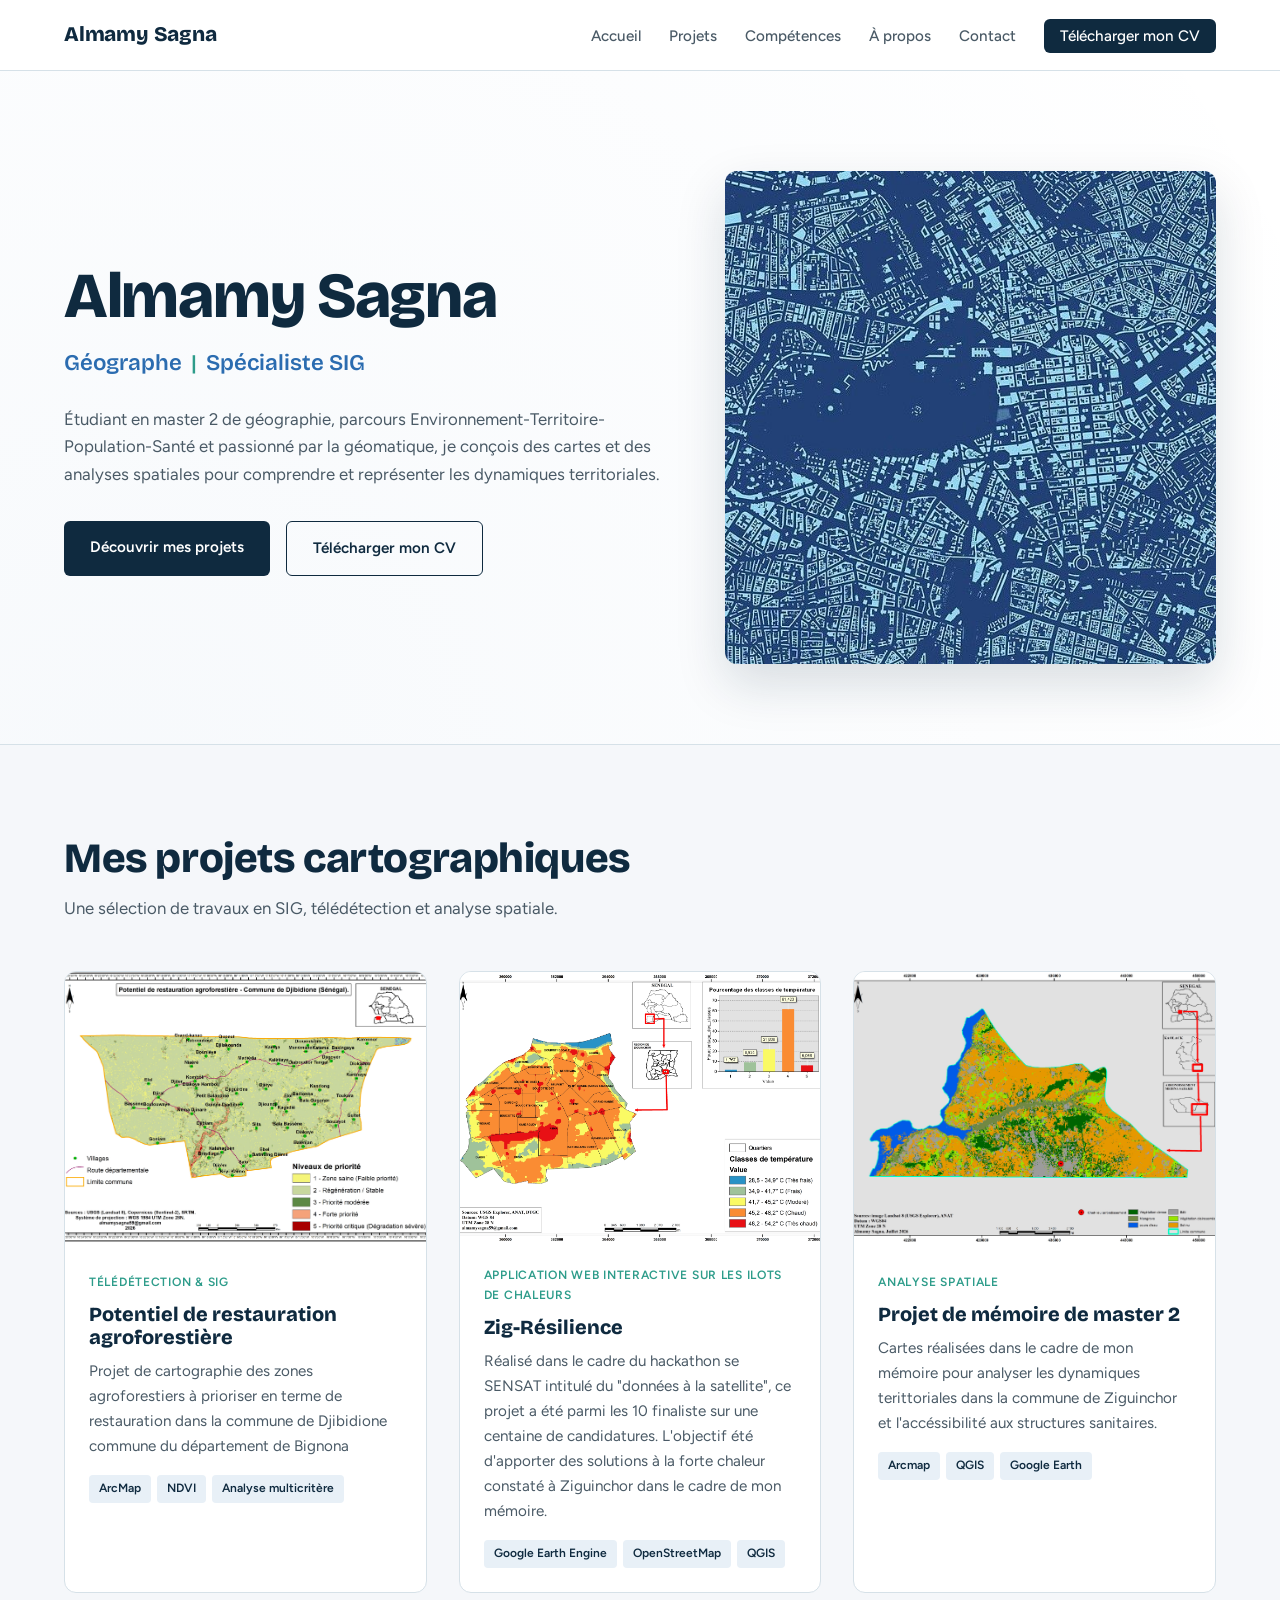
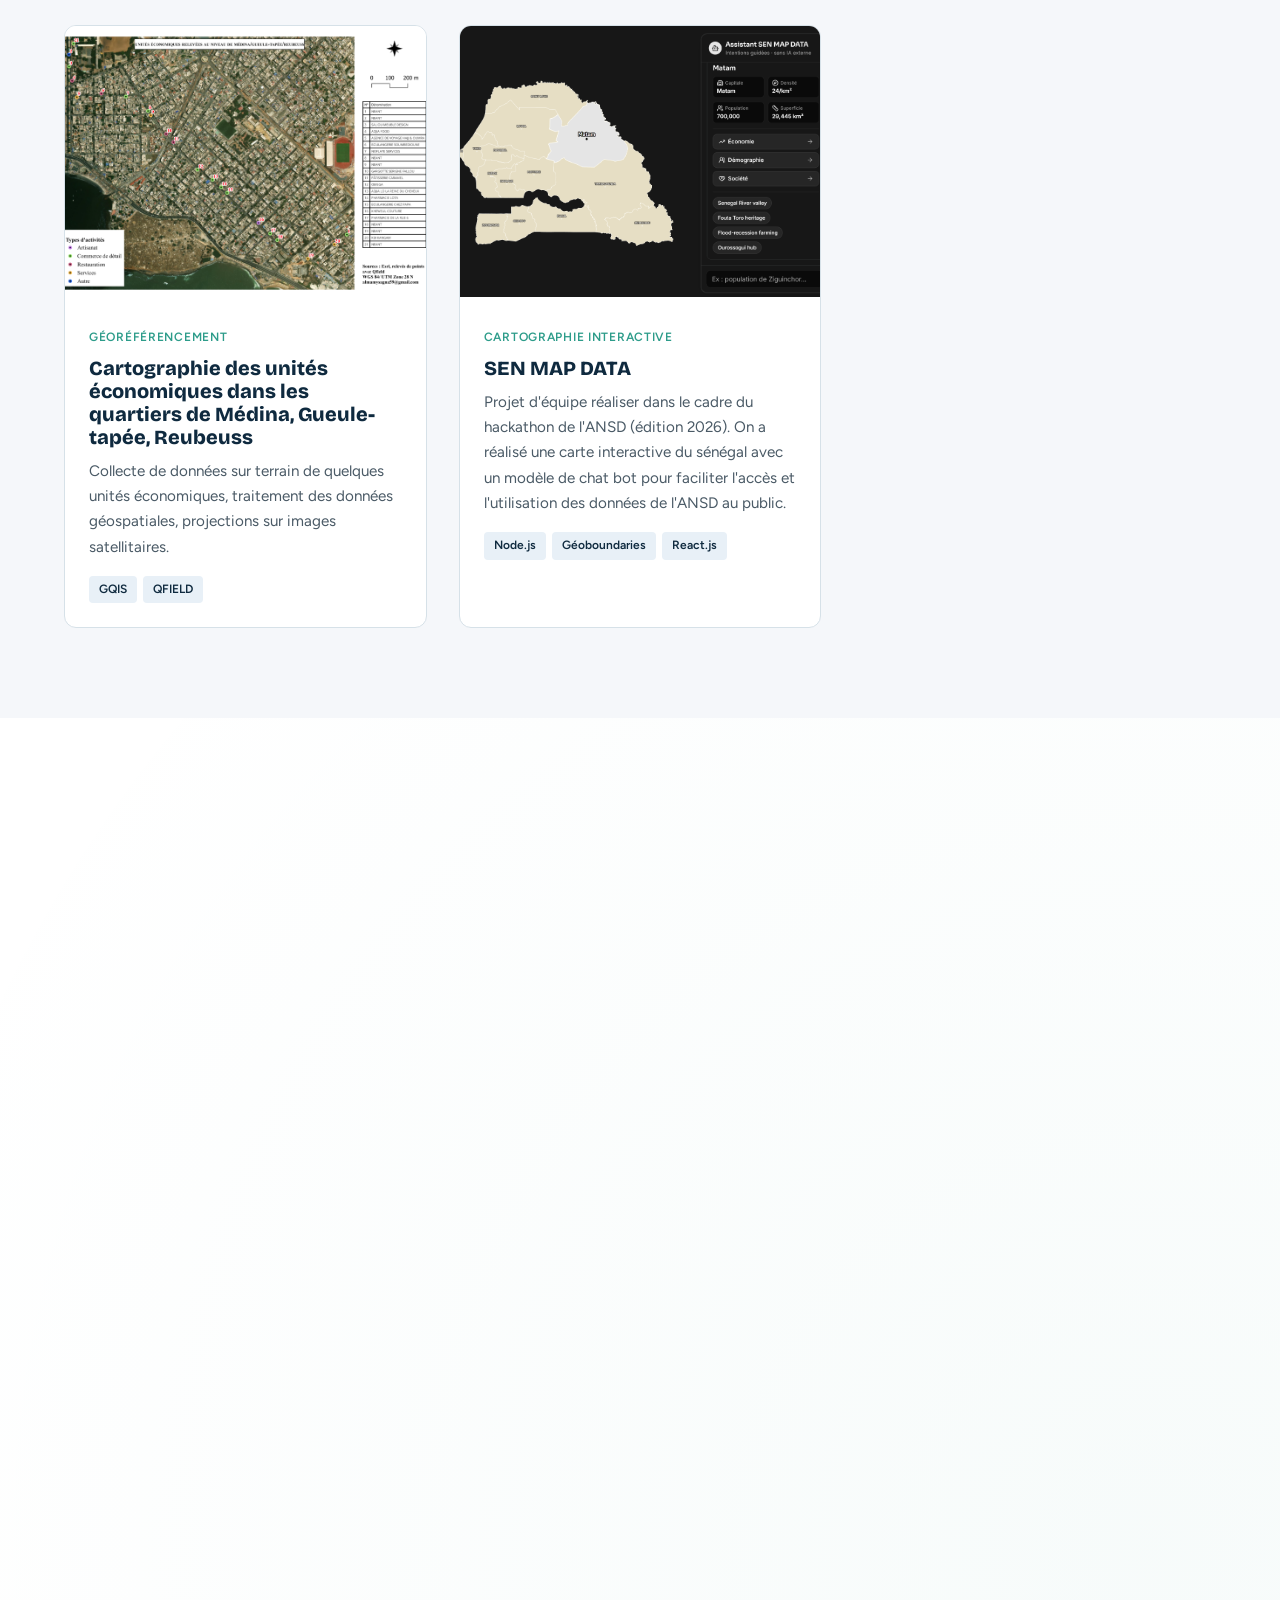
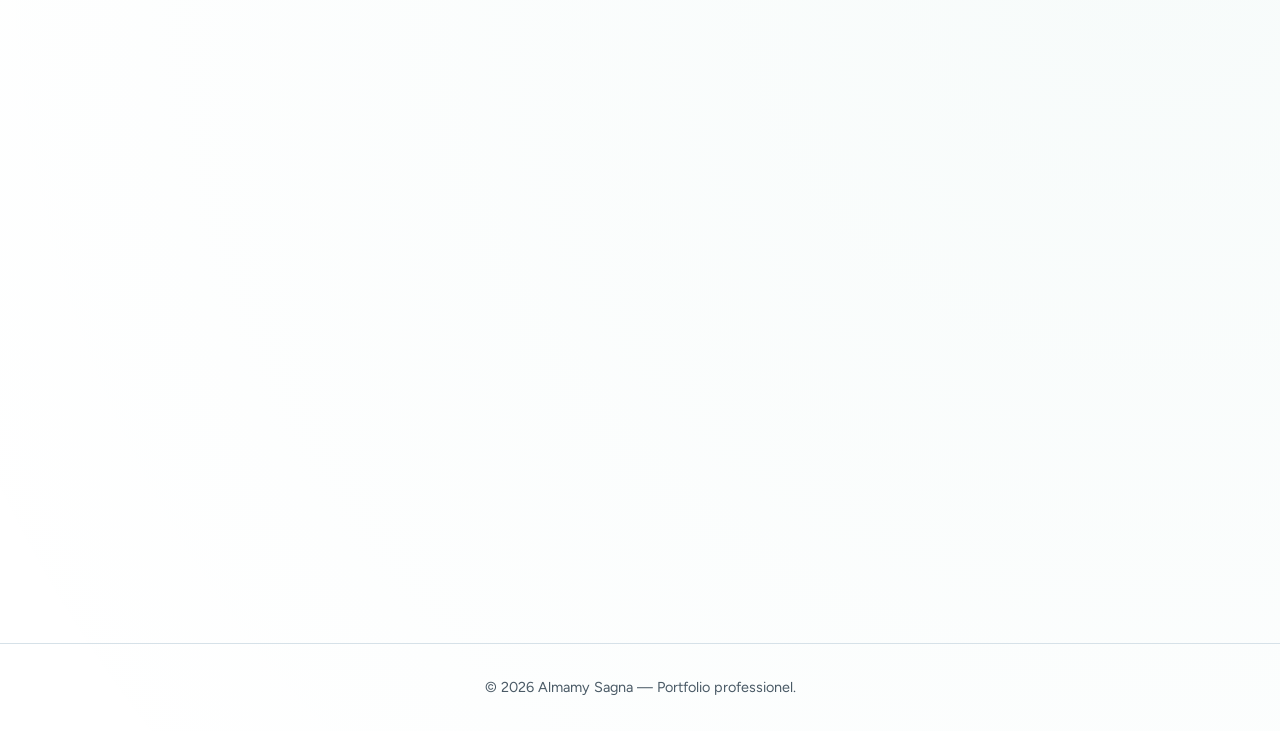
==== commit ef23ed0e: "Update project links and contact section text" ====
--- a/index.html
+++ b/index.html
@@ -62,7 +62,7 @@
 
         <!-- ========== PROJET 1 ========== -->
         <article class="carte-projet">
-          <a href="projet-djibidione.html" class="lien-projet">
+          <a href="projet_djibidione.html" class="lien-projet">
             <div class="image-projet">
               <img src="restauration_bignona.jpg" alt="Carte du potentiel de restauration" loading="lazy">
               <!-- L'image ci-dessus doit être remplacée par ta carte de Djibidione -->
@@ -82,7 +82,7 @@
 
         <!-- ========== PROJET 2 ========== -->
         <article class="carte-projet">
-          <a href="projet2.html" class="lien-projet">
+          <a href="zig_resilience.html" class="lien-projet">
             <div class="image-projet">
               <img src="ILC_ZIG.jpg" alt="Illustration projet 2" loading="lazy">
             </div>
@@ -101,7 +101,7 @@
 
         <!-- ========== PROJET 3 ========== -->
         <article class="carte-projet">
-          <a href="projet3.html" class="lien-projet">
+          <a href="projet_memoire.html" class="lien-projet">
             <div class="image-projet">
               <img src="OCC_SOL_MS_GIT.jpg" alt="Illustration projet 3" loading="lazy">
             </div>
@@ -120,7 +120,7 @@
 
         <!-- ========== PROJET 4 ========== -->
         <article class="carte-projet">
-          <a href="projet4.html" class="lien-projet">
+          <a href="unites_economiques.html" class="lien-projet">
             <div class="image-projet">
               <img src="Carte_unites_economiques.png" alt="Illustration projet 4" loading="lazy">
             </div>
@@ -138,7 +138,7 @@
 
         <!-- ========== PROJET 5 ========== -->
         <article class="carte-projet">
-          <a href="projet5.html" class="lien-projet">
+          <a href="sen_map_data.html" class="lien-projet">
             <div class="image-projet">
               <img src="screen_sen_map_data.png" alt="Illustration projet 5" loading="lazy">
             </div>
@@ -214,7 +214,7 @@
         <div class="bloc-competence">
           <h3>Bases de données géographiques</h3>
           <ul>
-            <li>Gestion de données spatiales</li>
+            <li>Gestion de données spatiales (PostegreSQL, PostGis</li>
             <li>Structuration et modélisation</li>
           </ul>
         </div>
@@ -237,13 +237,12 @@
   <!-- ===================== SECTION CONTACT ===================== -->
   <section id="contact" class="contact">
     <div class="conteneur">
-      <h2 class="titre-section">Contact</h2>
-      <p class="intro-section">Discutons de vos projets géospatiaux.</p>
+      <h2 class="titre-section">Contacts</h2>
+      <p class="intro-section">Discutons de mes projets!</p>
       <ul class="liens-contact">
         <li><a href="mailto:[TON EMAIL]">almamysagna59@gmail.com</a></li>
         <li><a href="www.linkedin.com/in/almamy-sagna-box" target="_blank" rel="noopener">LinkedIn</a></li>
       </ul>
-      <a href="mailto:[TON EMAIL]" class="btn btn-primaire">M'écrire</a>
     </div>
   </section>
 
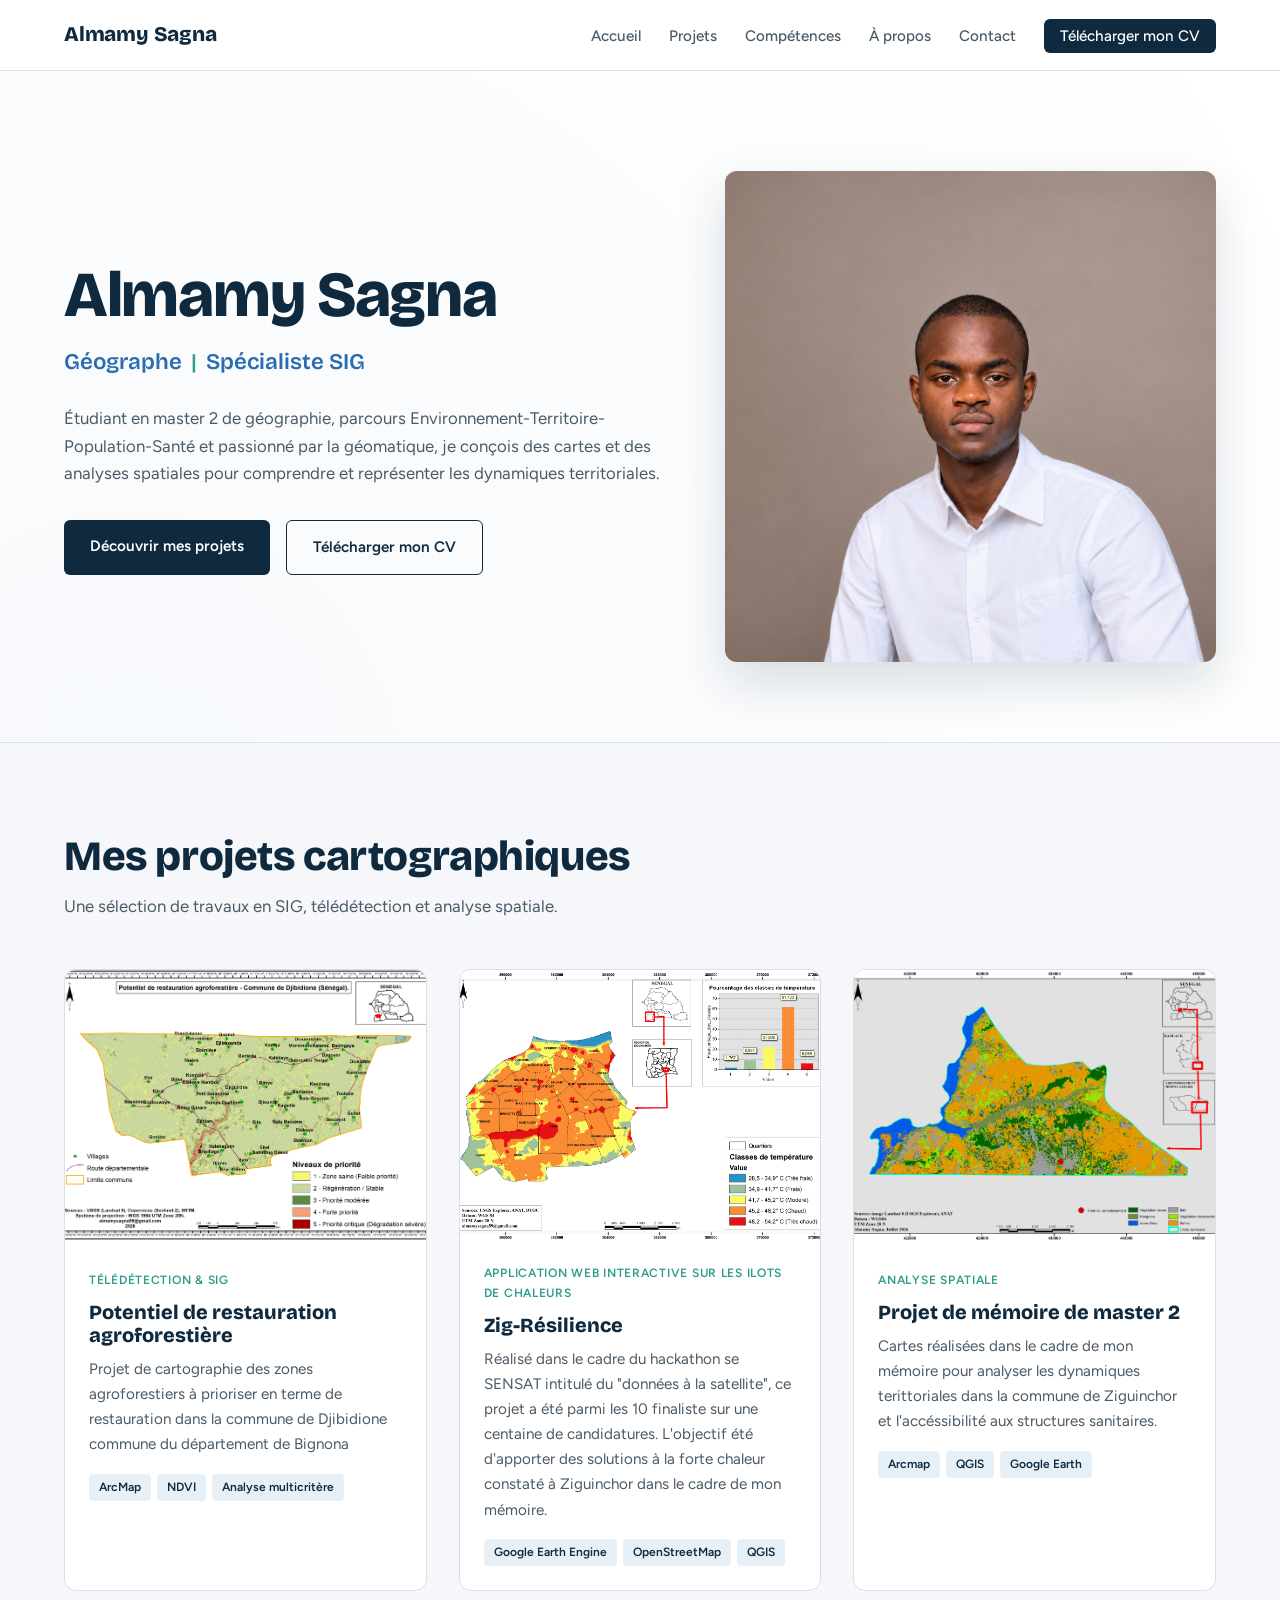
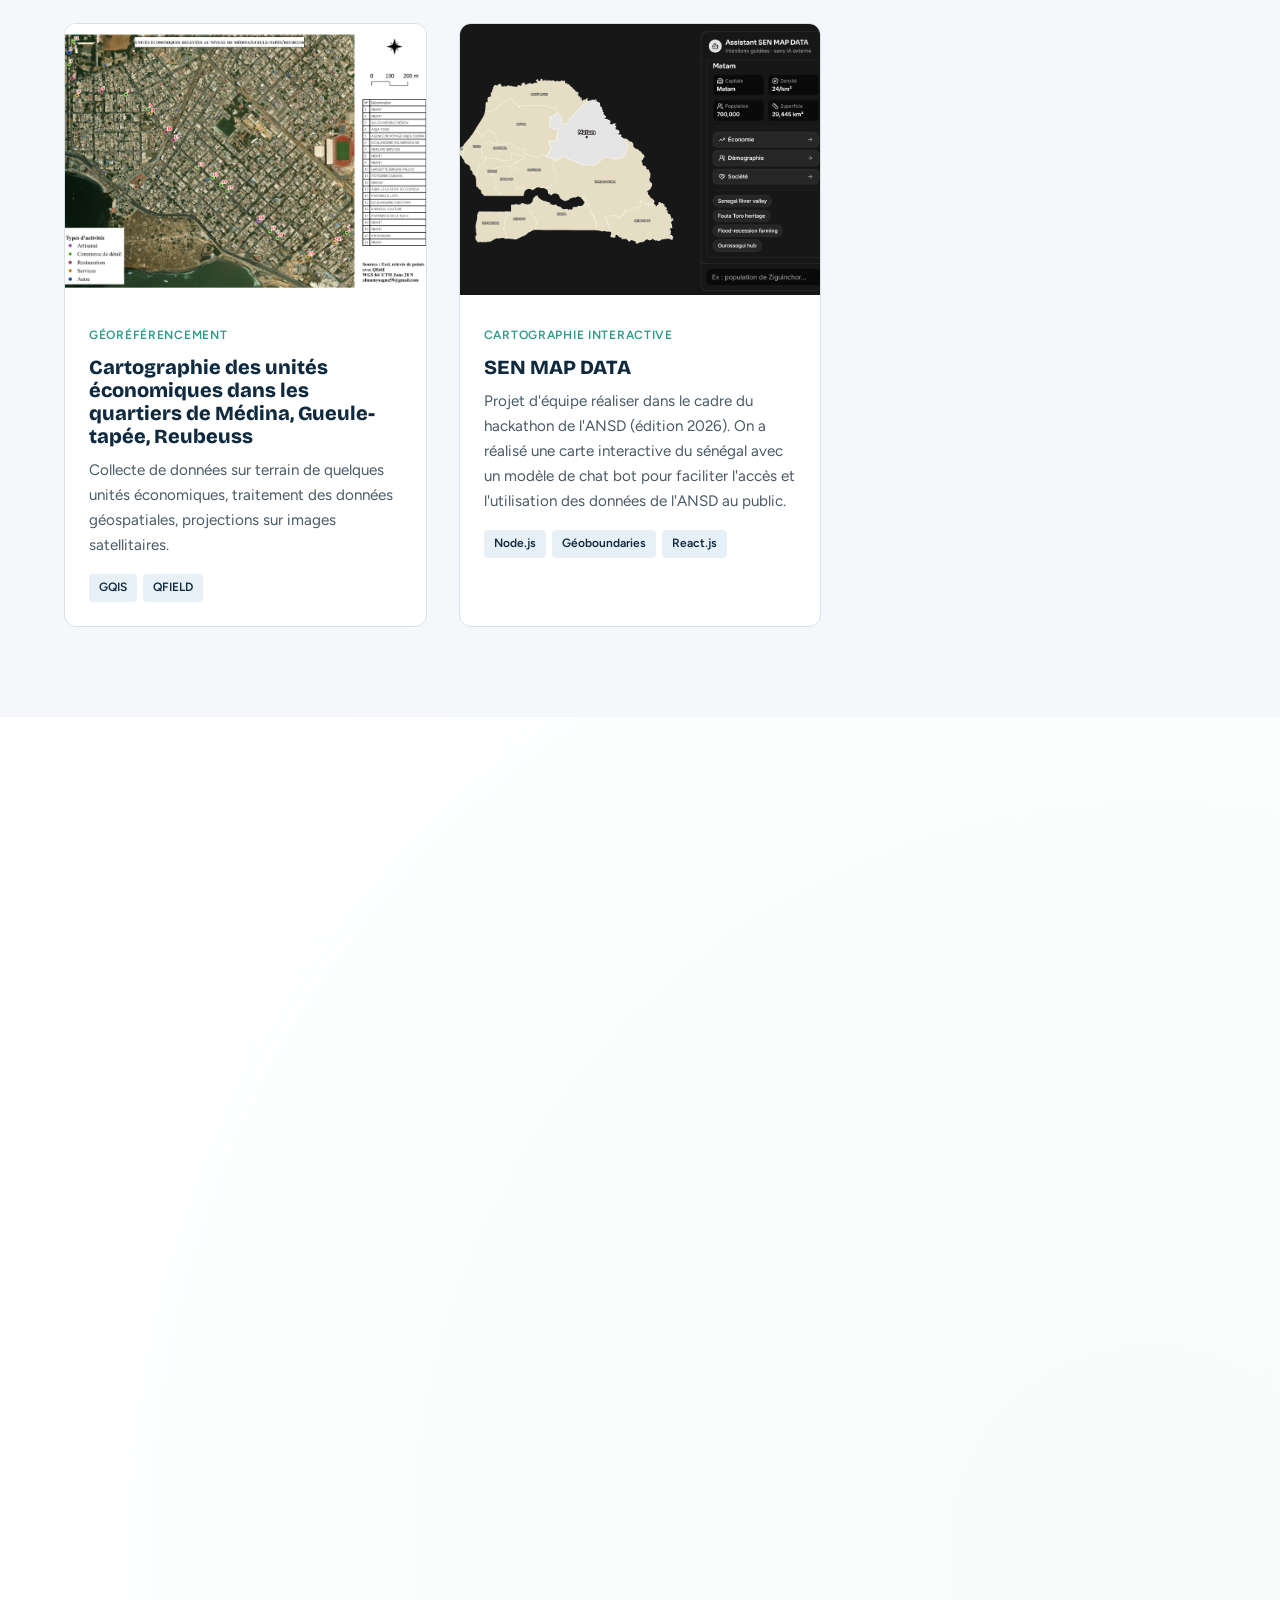
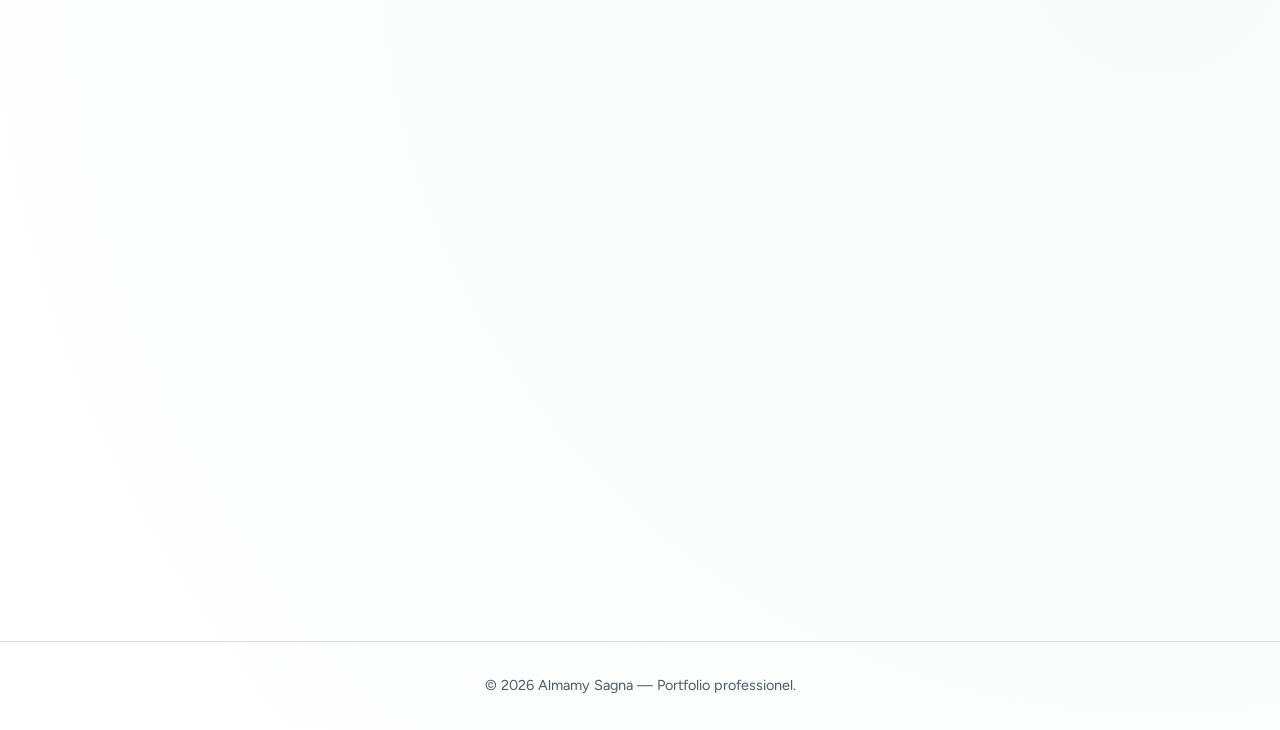
==== commit f4b61957: "Fix HTML syntax issues in index.html" ====
--- a/index.html
+++ b/index.html
@@ -47,7 +47,7 @@
       </div>
       <div class="hero-visuel">
         <!-- Image décorative de carte ou de globe -->
-        <img src="SIG.jpg" alt="Illustration cartographique" onerror="this.style.display='none'">
+        <img src="photo_porfolio.png" alt="Illustration cartographique" onerror="this.style.display='none'">
       </div>
     </div>
   </section>
@@ -214,7 +214,7 @@
         <div class="bloc-competence">
           <h3>Bases de données géographiques</h3>
           <ul>
-            <li>Gestion de données spatiales (PostegreSQL, PostGis</li>
+            <li>Gestion de données spatiales (PostegreSQL, PostGis)</li>
             <li>Structuration et modélisation</li>
           </ul>
         </div>
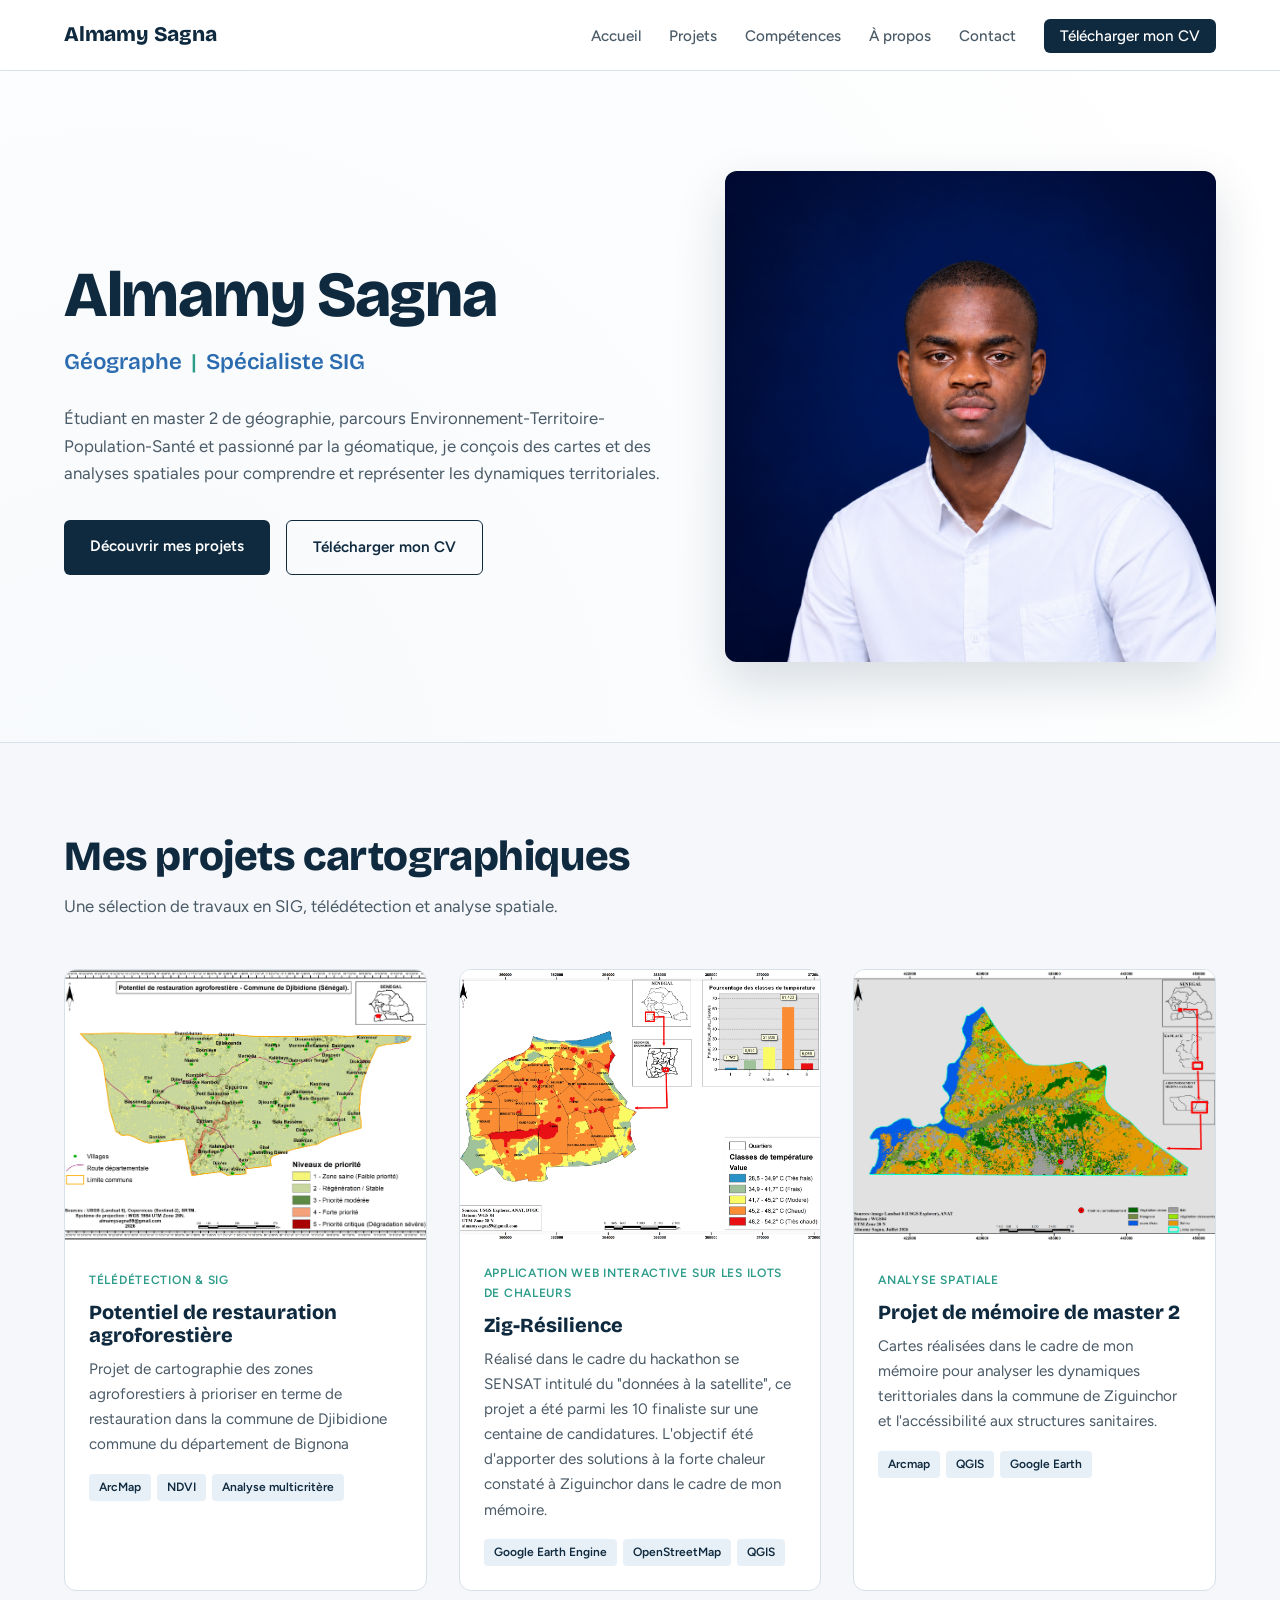
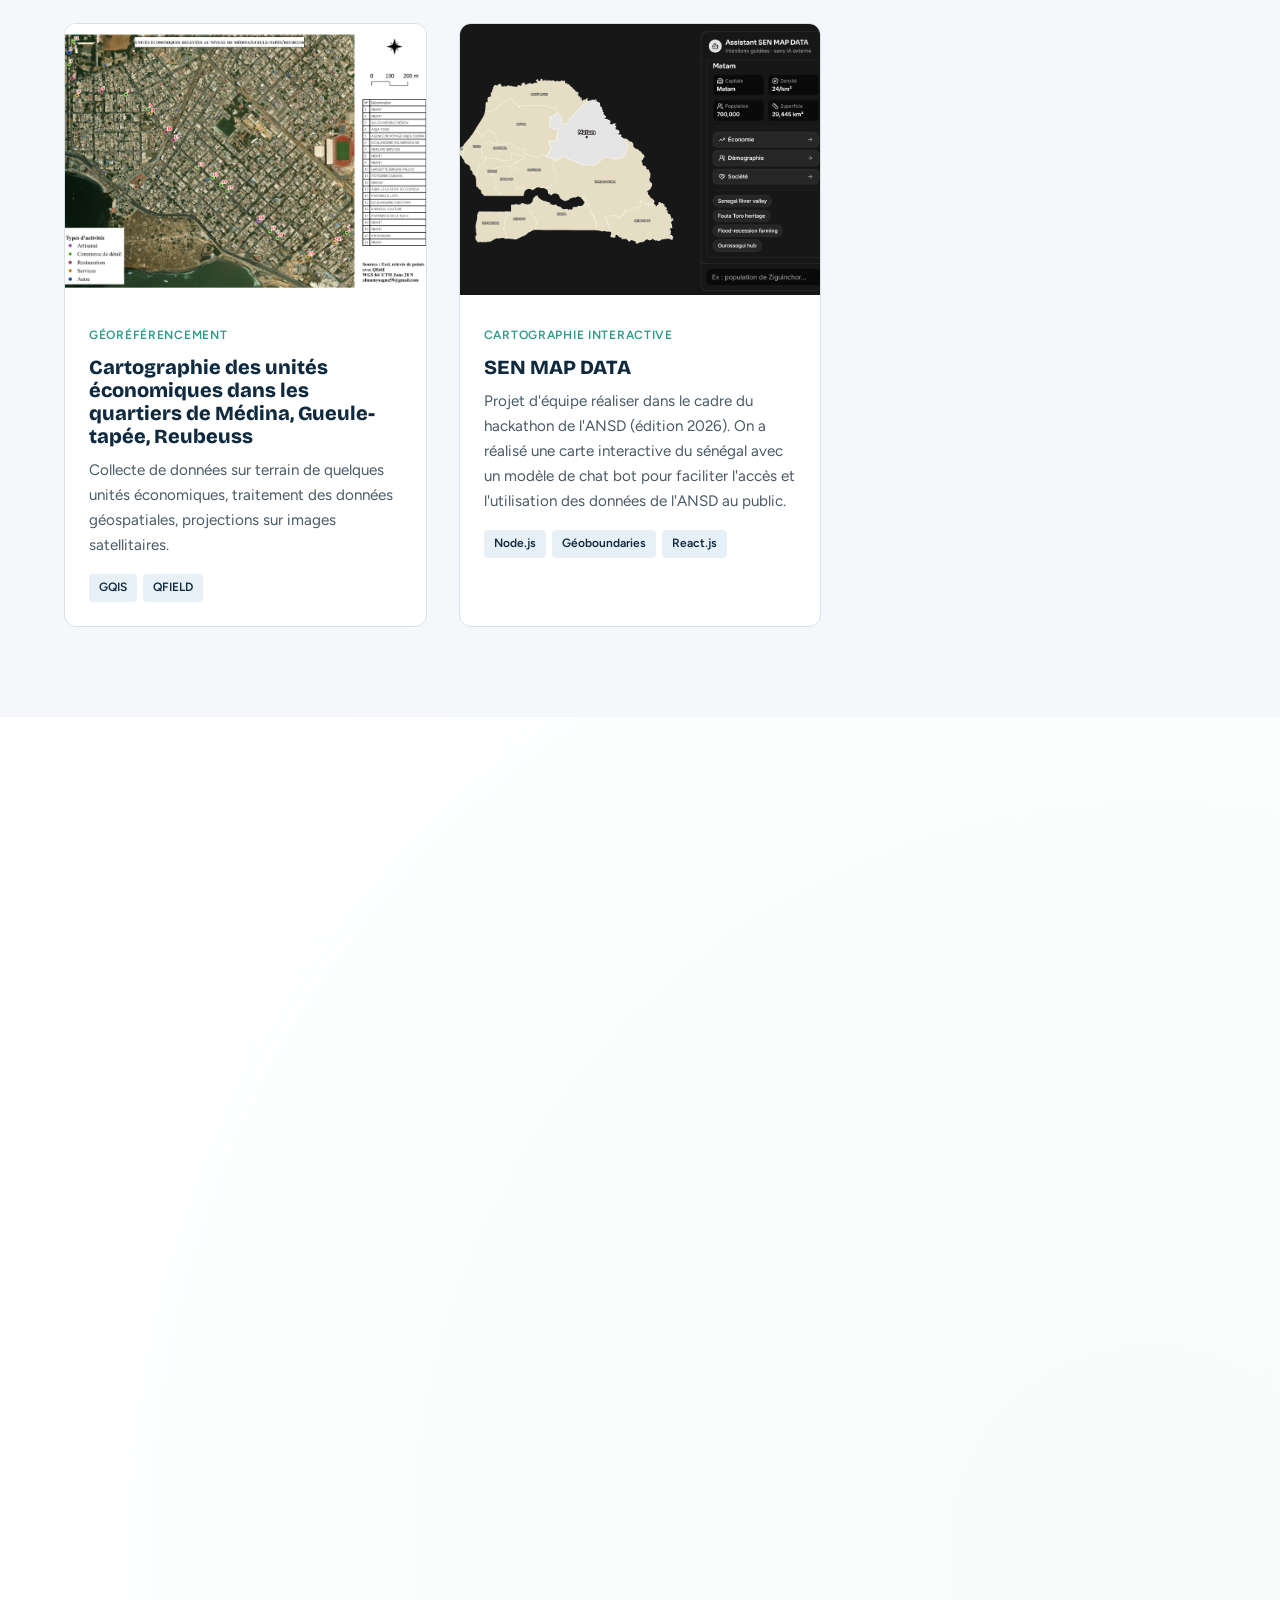
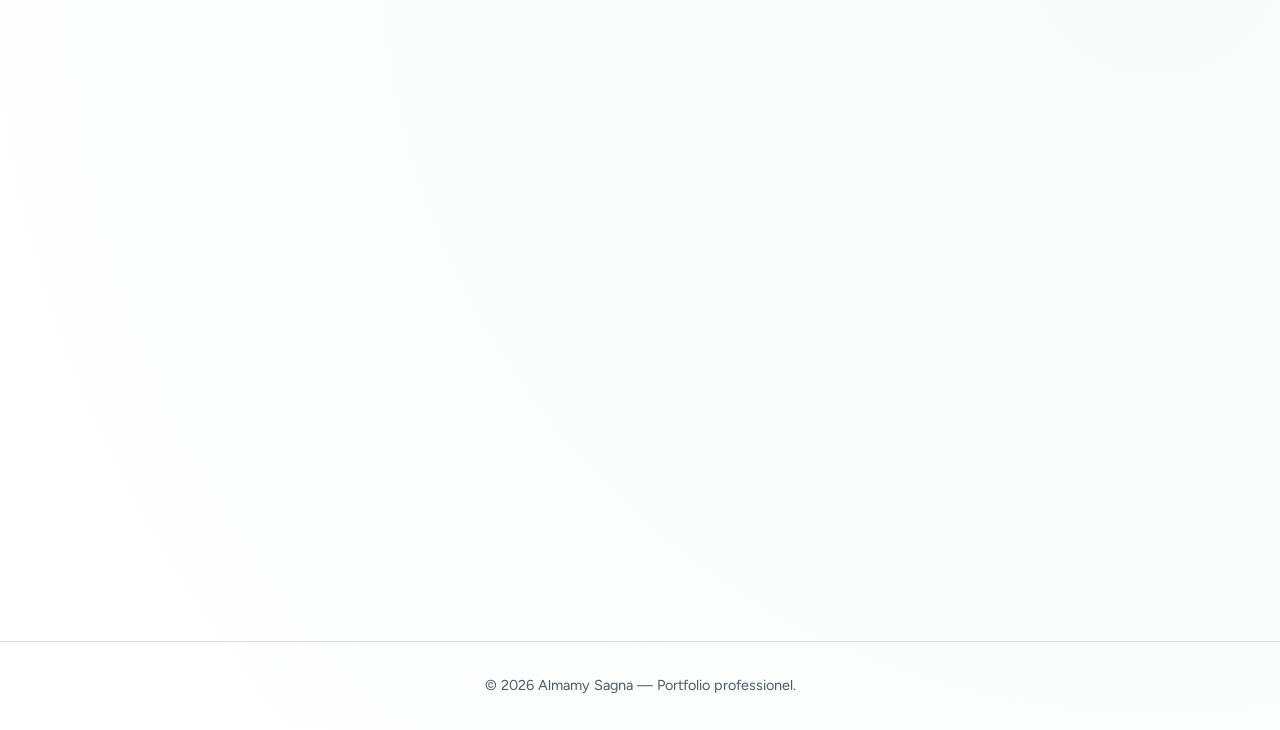
==== commit e2139d8b: "Update image source in hero-visuel section" ====
--- a/index.html
+++ b/index.html
@@ -47,7 +47,7 @@
       </div>
       <div class="hero-visuel">
         <!-- Image décorative de carte ou de globe -->
-        <img src="photo_porfolio.png" alt="Illustration cartographique" onerror="this.style.display='none'">
+        <img src="Portrait_bleu.png" alt="Illustration cartographique" onerror="this.style.display='none'">
       </div>
     </div>
   </section>
